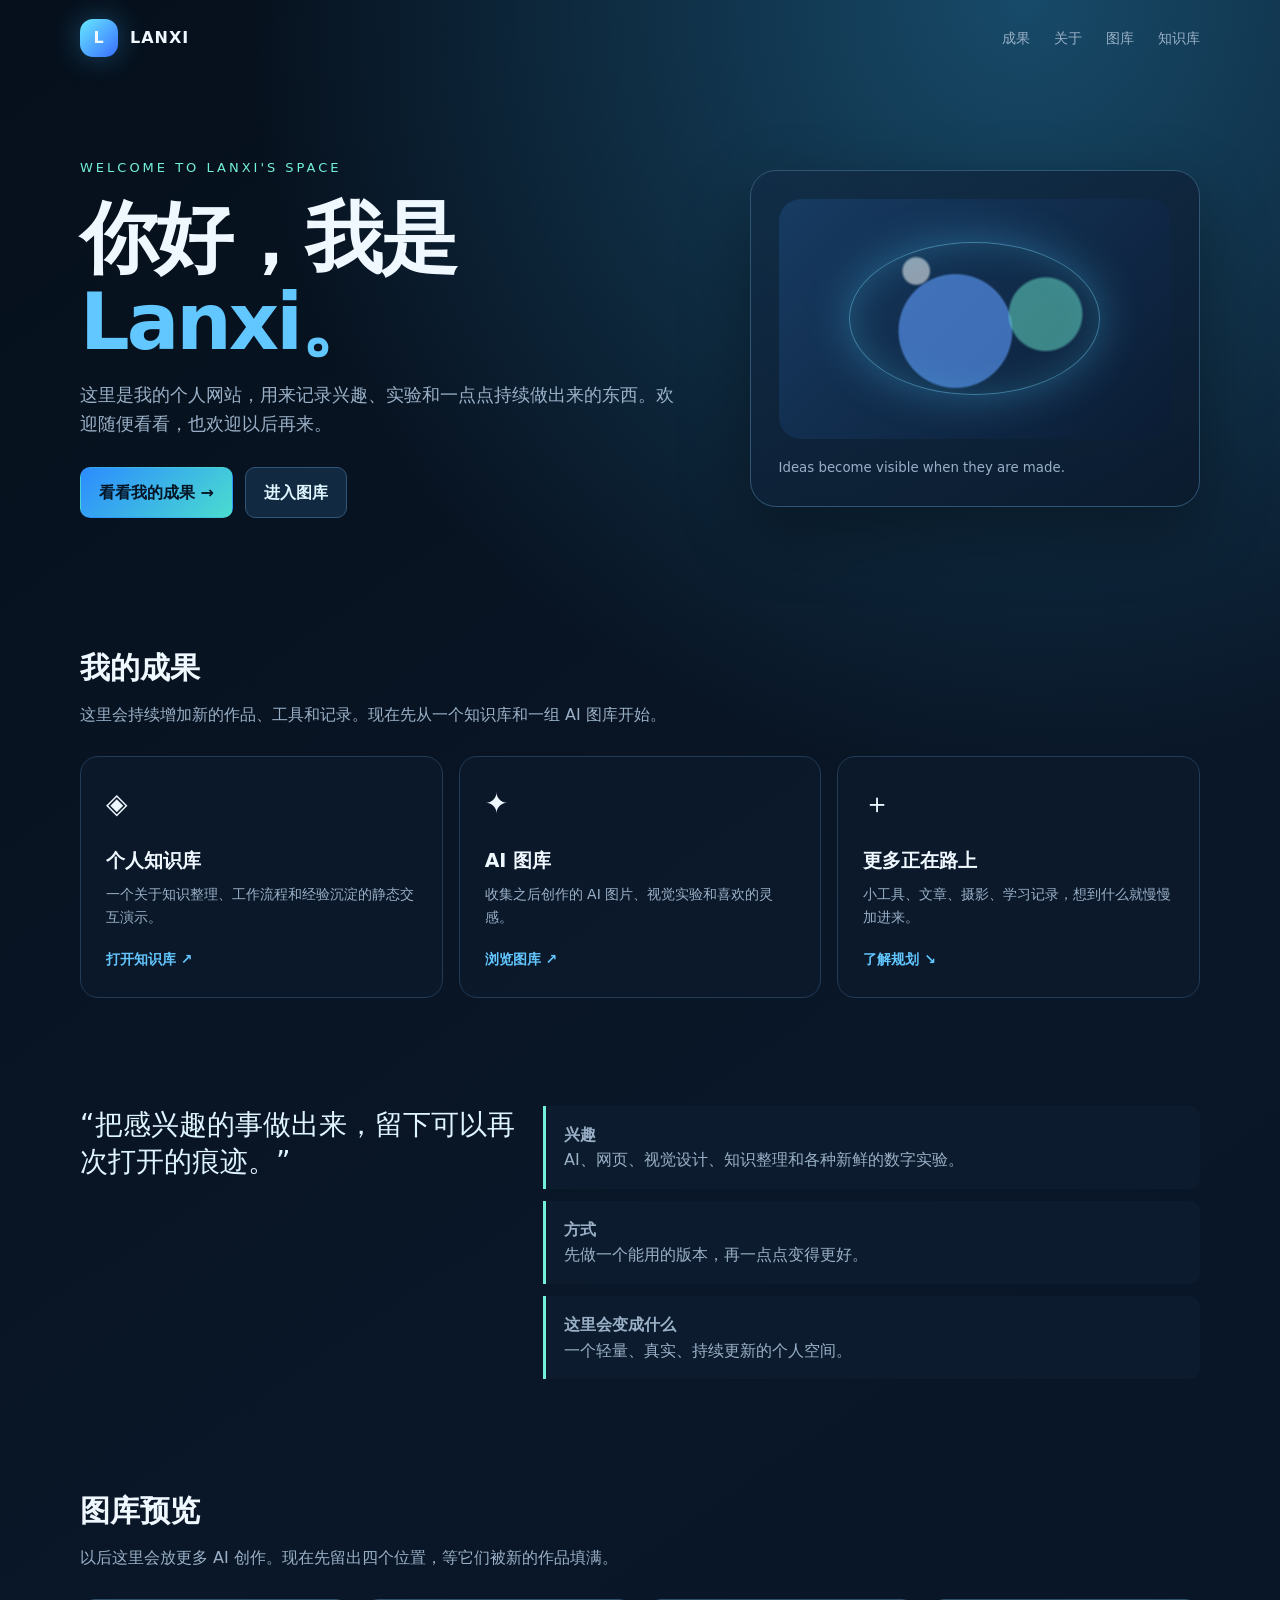
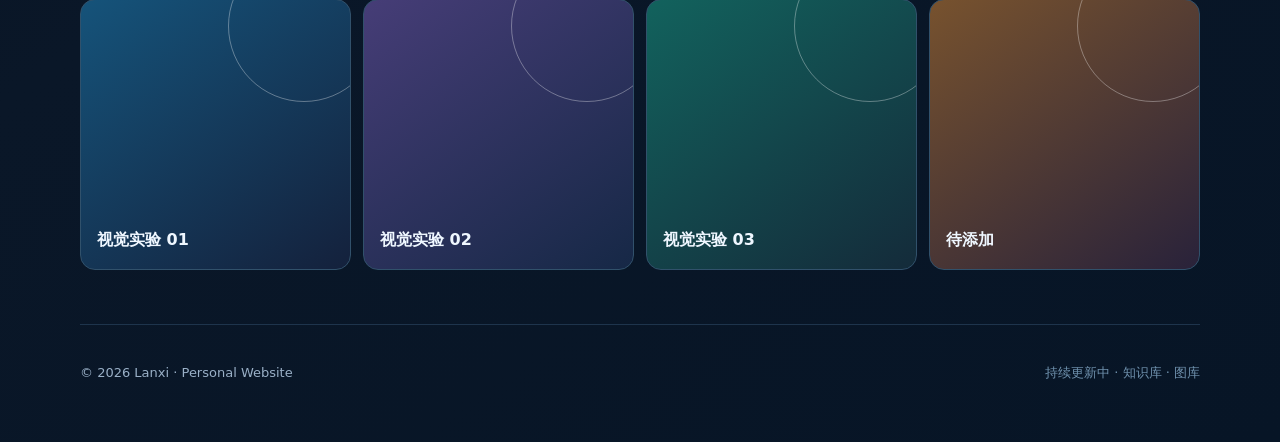
==== index.html @ 49ba6682 "Create Lanxi personal website homepage" ====
<!doctype html>
<html lang="zh-CN">
<head>
<meta charset="utf-8"><meta name="viewport" content="width=device-width,initial-scale=1">
<title>Lanxi · 个人网站</title>
<meta name="description" content="欢迎来到 Lanxi 的个人网站，记录兴趣、实验与持续产出的成果。">
<style>
:root{--bg:#07111f;--panel:#0d1d31;--line:#223b57;--text:#eff7ff;--muted:#9ab0c7;--blue:#63c7ff;--cyan:#73f0da;--gold:#ffc979}*{box-sizing:border-box}body{margin:0;color:var(--text);font-family:Inter,system-ui,-apple-system,"PingFang SC","Microsoft YaHei",sans-serif;background:radial-gradient(circle at 80% 0%,#174a69 0,transparent 34%),linear-gradient(145deg,#06101c,#0a1728 58%,#071526);line-height:1.6}a{color:inherit;text-decoration:none}.wrap{width:min(1120px,calc(100% - 40px));margin:auto}.nav{height:76px;display:flex;align-items:center;justify-content:space-between}.brand{display:flex;align-items:center;gap:12px;font-weight:800;letter-spacing:1px}.mark{width:38px;height:38px;border-radius:13px;display:grid;place-items:center;background:linear-gradient(135deg,#67e9ff,#3a6eff);box-shadow:0 0 28px #3bb9ff55}.links{display:flex;gap:24px;color:var(--muted);font-size:14px}.links a:hover{color:#fff}.hero{padding:82px 0 72px;display:grid;grid-template-columns:1.15fr .85fr;gap:60px;align-items:center}.eyebrow{color:var(--cyan);font-size:13px;letter-spacing:3px;text-transform:uppercase}.hero h1{font-size:clamp(42px,7vw,78px);line-height:1.08;letter-spacing:-3px;margin:17px 0}.hero h1 span{color:var(--blue)}.hero p{font-size:18px;color:var(--muted);max-width:620px;margin:0 0 28px}.actions{display:flex;gap:12px;flex-wrap:wrap}.btn{display:inline-flex;align-items:center;gap:8px;padding:12px 18px;border-radius:10px;border:1px solid #315579;background:#112941;color:#dff5ff;font-weight:700}.btn.primary{background:linear-gradient(135deg,#2c8cff,#4adccf);color:#061525;border-color:transparent}.btn:hover{transform:translateY(-2px)}.hero-card{border:1px solid #315574;border-radius:26px;padding:28px;background:linear-gradient(145deg,#112b45cc,#0a182bcc);box-shadow:0 25px 70px #0005}.orb{height:240px;border-radius:22px;background:radial-gradient(circle at 35% 30%,#fff8 0 4%,transparent 5%),radial-gradient(circle at 68% 48%,#71f3d677 0 12%,transparent 13%),radial-gradient(circle at 45% 55%,#5e9dff99 0 22%,transparent 23%),linear-gradient(135deg,#173b62,#0b1c34);position:relative;overflow:hidden}.orb:after{content:"";position:absolute;inset:18%;border:1px solid #75dbff77;border-radius:50%;box-shadow:0 0 45px #4dc9ff55, inset 0 0 36px #56e3ff33}.hero-card small{display:block;color:var(--muted);margin-top:18px}.section{padding:54px 0}.section h2{font-size:30px;margin:0 0 10px}.lead{color:var(--muted);max-width:680px;margin:0 0 28px}.grid{display:grid;grid-template-columns:repeat(3,1fr);gap:16px}.card{padding:25px;border:1px solid var(--line);border-radius:18px;background:#0c1b2d99;transition:.2s}.card:hover{transform:translateY(-4px);border-color:#4a8ab3}.icon{font-size:28px;margin-bottom:18px}.card h3{margin:0 0 8px;font-size:19px}.card p{margin:0;color:var(--muted);font-size:14px}.card .more{display:inline-block;margin-top:20px;color:var(--blue);font-size:14px;font-weight:700}.about{display:grid;grid-template-columns:.8fr 1.2fr;gap:25px}.quote{font-size:28px;line-height:1.35;color:#dff5ff}.list{display:grid;gap:12px}.list div{padding:16px 18px;border-left:3px solid var(--cyan);background:#0c1c2e;border-radius:0 10px 10px 0;color:var(--muted)}.gallery{display:grid;grid-template-columns:repeat(4,1fr);gap:12px}.tile{aspect-ratio:1;border-radius:15px;padding:16px;display:flex;align-items:end;background:linear-gradient(145deg,#15537a,#14213c);border:1px solid #31516b;position:relative;overflow:hidden}.tile:nth-child(2){background:linear-gradient(145deg,#463d77,#162846)}.tile:nth-child(3){background:linear-gradient(145deg,#12625d,#142b3a)}.tile:nth-child(4){background:linear-gradient(145deg,#77522e,#29223a)}.tile:before{content:"";position:absolute;width:150px;height:150px;border:1px solid #fff5;border-radius:50%;top:-50px;right:-30px}.tile b{position:relative}.footer{padding:38px 0 58px;border-top:1px solid #1e344c;color:var(--muted);font-size:13px;display:flex;justify-content:space-between;gap:20px}.note{color:#6f91ad}@media(max-width:780px){.wrap{width:min(100% - 28px,620px)}.links{gap:12px;font-size:12px}.hero{grid-template-columns:1fr;padding:55px 0 35px;gap:32px}.hero h1{letter-spacing:-2px}.hero p{font-size:16px}.grid,.about{grid-template-columns:1fr}.gallery{grid-template-columns:repeat(2,1fr)}.footer{display:block}.footer .note{margin-top:8px}}
</style></head>
<body><header class="wrap nav"><a class="brand" href="index.html"><span class="mark">L</span><span>LANXI</span></a><nav class="links"><a href="#work">成果</a><a href="#about">关于</a><a href="gallery.html">图库</a><a href="knowledge.html">知识库</a></nav></header>
<main><section class="wrap hero"><div><div class="eyebrow">Welcome to Lanxi's space</div><h1>你好，我是<br><span>Lanxi。</span></h1><p>这里是我的个人网站，用来记录兴趣、实验和一点点持续做出来的东西。欢迎随便看看，也欢迎以后再来。</p><div class="actions"><a class="btn primary" href="#work">看看我的成果 →</a><a class="btn" href="gallery.html">进入图库</a></div></div><div class="hero-card"><div class="orb"></div><small>Ideas become visible when they are made.</small></div></section>
<section id="work" class="wrap section"><h2>我的成果</h2><p class="lead">这里会持续增加新的作品、工具和记录。现在先从一个知识库和一组 AI 图库开始。</p><div class="grid"><article class="card"><div class="icon">◈</div><h3>个人知识库</h3><p>一个关于知识整理、工作流程和经验沉淀的静态交互演示。</p><a class="more" href="knowledge.html">打开知识库 ↗</a></article><article class="card"><div class="icon">✦</div><h3>AI 图库</h3><p>收集之后创作的 AI 图片、视觉实验和喜欢的灵感。</p><a class="more" href="gallery.html">浏览图库 ↗</a></article><article class="card"><div class="icon">＋</div><h3>更多正在路上</h3><p>小工具、文章、摄影、学习记录，想到什么就慢慢加进来。</p><a class="more" href="#future">了解规划 ↘</a></article></div></section>
<section id="about" class="wrap section"><div class="about"><div class="quote">“把感兴趣的事做出来，留下可以再次打开的痕迹。”</div><div class="list"><div><b>兴趣</b><br>AI、网页、视觉设计、知识整理和各种新鲜的数字实验。</div><div><b>方式</b><br>先做一个能用的版本，再一点点变得更好。</div><div><b>这里会变成什么</b><br>一个轻量、真实、持续更新的个人空间。</div></div></div></section>
<section id="future" class="wrap section"><h2>图库预览</h2><p class="lead">以后这里会放更多 AI 创作。现在先留出四个位置，等它们被新的作品填满。</p><div class="gallery"><a class="tile" href="gallery.html"><b>视觉实验 01</b></a><a class="tile" href="gallery.html"><b>视觉实验 02</b></a><a class="tile" href="gallery.html"><b>视觉实验 03</b></a><a class="tile" href="gallery.html"><b>待添加</b></a></div></section></main>
<footer class="wrap footer"><span>© 2026 Lanxi · Personal Website</span><span class="note">持续更新中 · <a href="knowledge.html">知识库</a> · <a href="gallery.html">图库</a></span></footer></body></html>
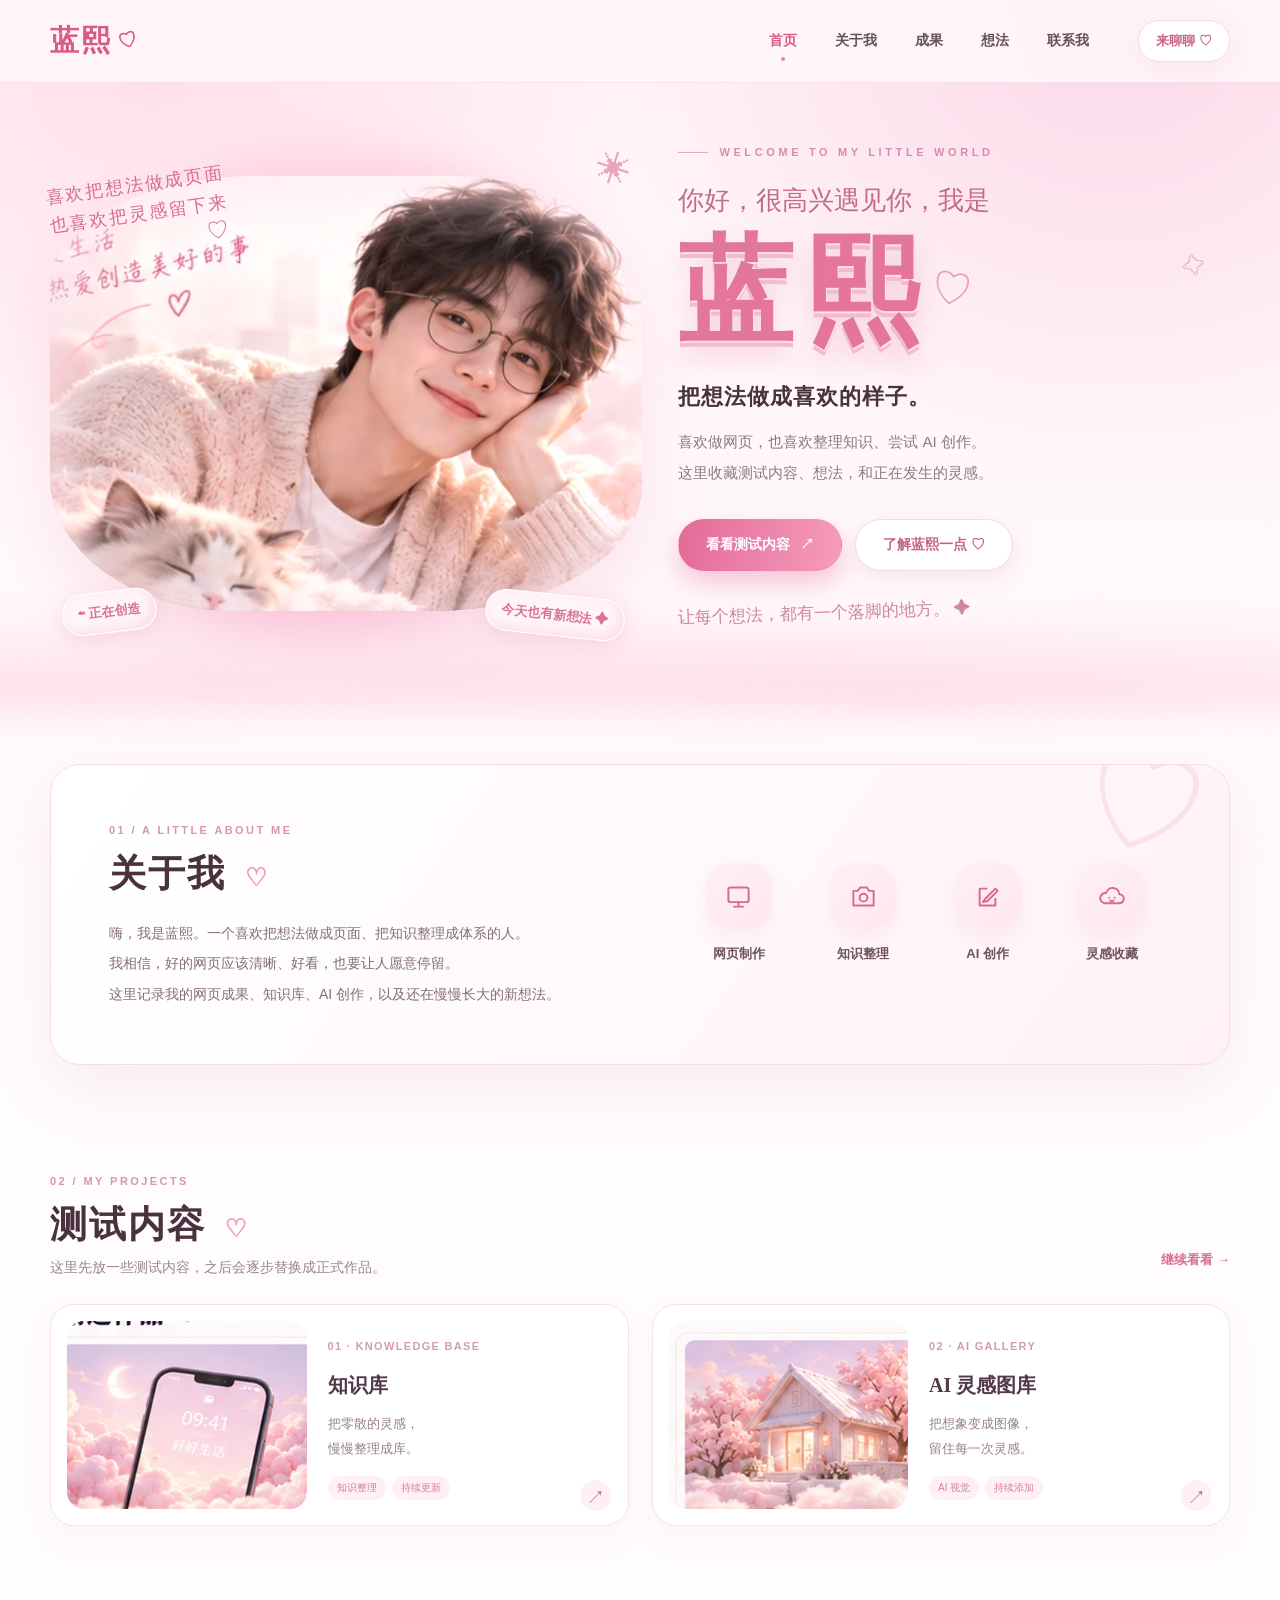
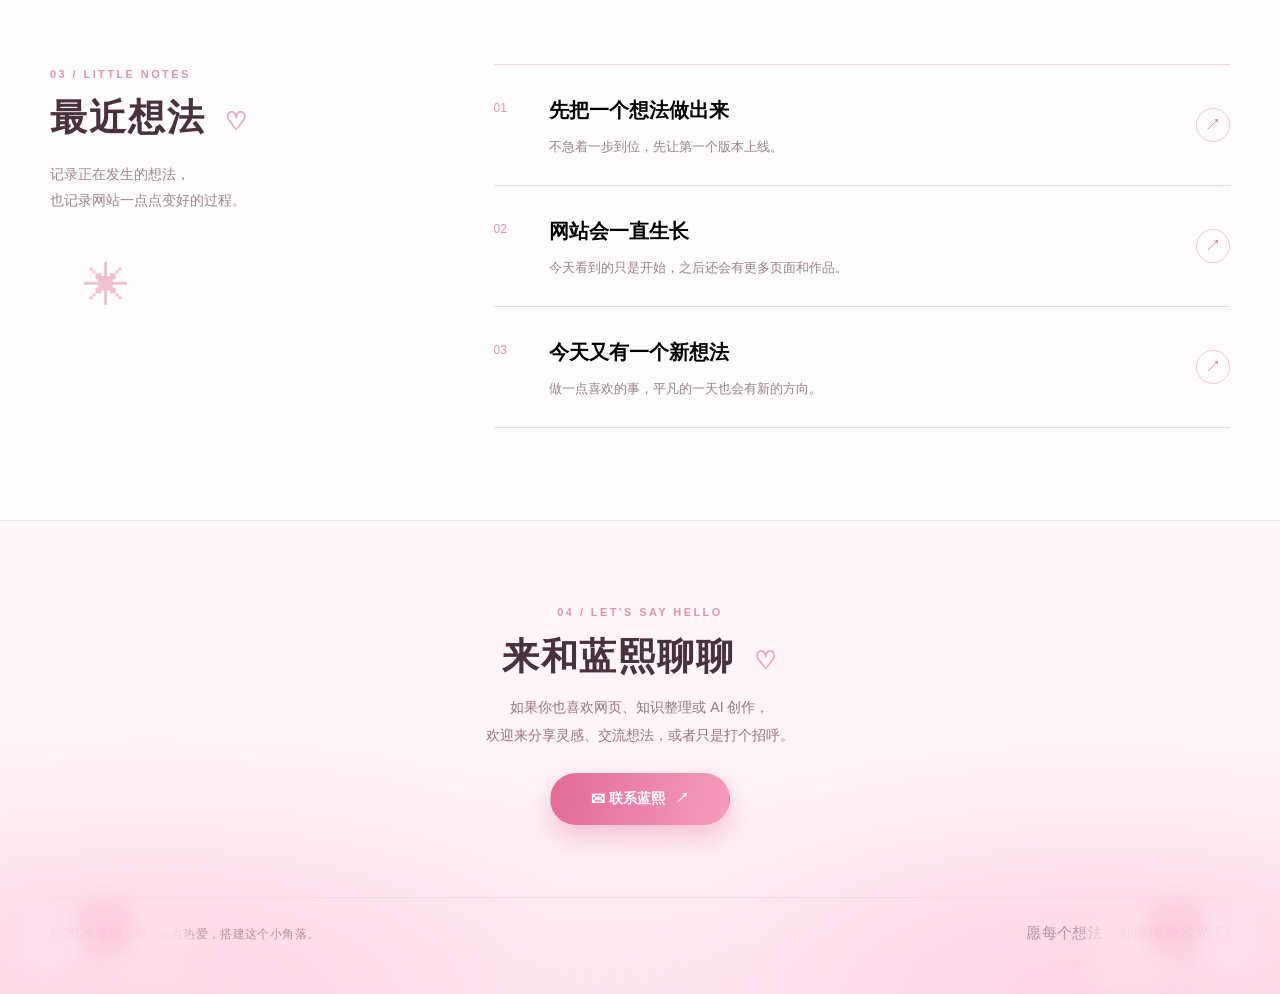
==== commit e76d3f20: "发布蓝熙粉色个人主页" ====
--- a/index.html
+++ b/index.html
@@ -1,15 +1,260 @@
 <!doctype html>
 <html lang="zh-CN">
 <head>
-<meta charset="utf-8"><meta name="viewport" content="width=device-width,initial-scale=1">
-<title>Lanxi · 个人网站</title>
-<meta name="description" content="欢迎来到 Lanxi 的个人网站，记录兴趣、实验与持续产出的成果。">
-<style>
-:root{--bg:#07111f;--panel:#0d1d31;--line:#223b57;--text:#eff7ff;--muted:#9ab0c7;--blue:#63c7ff;--cyan:#73f0da;--gold:#ffc979}*{box-sizing:border-box}body{margin:0;color:var(--text);font-family:Inter,system-ui,-apple-system,"PingFang SC","Microsoft YaHei",sans-serif;background:radial-gradient(circle at 80% 0%,#174a69 0,transparent 34%),linear-gradient(145deg,#06101c,#0a1728 58%,#071526);line-height:1.6}a{color:inherit;text-decoration:none}.wrap{width:min(1120px,calc(100% - 40px));margin:auto}.nav{height:76px;display:flex;align-items:center;justify-content:space-between}.brand{display:flex;align-items:center;gap:12px;font-weight:800;letter-spacing:1px}.mark{width:38px;height:38px;border-radius:13px;display:grid;place-items:center;background:linear-gradient(135deg,#67e9ff,#3a6eff);box-shadow:0 0 28px #3bb9ff55}.links{display:flex;gap:24px;color:var(--muted);font-size:14px}.links a:hover{color:#fff}.hero{padding:82px 0 72px;display:grid;grid-template-columns:1.15fr .85fr;gap:60px;align-items:center}.eyebrow{color:var(--cyan);font-size:13px;letter-spacing:3px;text-transform:uppercase}.hero h1{font-size:clamp(42px,7vw,78px);line-height:1.08;letter-spacing:-3px;margin:17px 0}.hero h1 span{color:var(--blue)}.hero p{font-size:18px;color:var(--muted);max-width:620px;margin:0 0 28px}.actions{display:flex;gap:12px;flex-wrap:wrap}.btn{display:inline-flex;align-items:center;gap:8px;padding:12px 18px;border-radius:10px;border:1px solid #315579;background:#112941;color:#dff5ff;font-weight:700}.btn.primary{background:linear-gradient(135deg,#2c8cff,#4adccf);color:#061525;border-color:transparent}.btn:hover{transform:translateY(-2px)}.hero-card{border:1px solid #315574;border-radius:26px;padding:28px;background:linear-gradient(145deg,#112b45cc,#0a182bcc);box-shadow:0 25px 70px #0005}.orb{height:240px;border-radius:22px;background:radial-gradient(circle at 35% 30%,#fff8 0 4%,transparent 5%),radial-gradient(circle at 68% 48%,#71f3d677 0 12%,transparent 13%),radial-gradient(circle at 45% 55%,#5e9dff99 0 22%,transparent 23%),linear-gradient(135deg,#173b62,#0b1c34);position:relative;overflow:hidden}.orb:after{content:"";position:absolute;inset:18%;border:1px solid #75dbff77;border-radius:50%;box-shadow:0 0 45px #4dc9ff55, inset 0 0 36px #56e3ff33}.hero-card small{display:block;color:var(--muted);margin-top:18px}.section{padding:54px 0}.section h2{font-size:30px;margin:0 0 10px}.lead{color:var(--muted);max-width:680px;margin:0 0 28px}.grid{display:grid;grid-template-columns:repeat(3,1fr);gap:16px}.card{padding:25px;border:1px solid var(--line);border-radius:18px;background:#0c1b2d99;transition:.2s}.card:hover{transform:translateY(-4px);border-color:#4a8ab3}.icon{font-size:28px;margin-bottom:18px}.card h3{margin:0 0 8px;font-size:19px}.card p{margin:0;color:var(--muted);font-size:14px}.card .more{display:inline-block;margin-top:20px;color:var(--blue);font-size:14px;font-weight:700}.about{display:grid;grid-template-columns:.8fr 1.2fr;gap:25px}.quote{font-size:28px;line-height:1.35;color:#dff5ff}.list{display:grid;gap:12px}.list div{padding:16px 18px;border-left:3px solid var(--cyan);background:#0c1c2e;border-radius:0 10px 10px 0;color:var(--muted)}.gallery{display:grid;grid-template-columns:repeat(4,1fr);gap:12px}.tile{aspect-ratio:1;border-radius:15px;padding:16px;display:flex;align-items:end;background:linear-gradient(145deg,#15537a,#14213c);border:1px solid #31516b;position:relative;overflow:hidden}.tile:nth-child(2){background:linear-gradient(145deg,#463d77,#162846)}.tile:nth-child(3){background:linear-gradient(145deg,#12625d,#142b3a)}.tile:nth-child(4){background:linear-gradient(145deg,#77522e,#29223a)}.tile:before{content:"";position:absolute;width:150px;height:150px;border:1px solid #fff5;border-radius:50%;top:-50px;right:-30px}.tile b{position:relative}.footer{padding:38px 0 58px;border-top:1px solid #1e344c;color:var(--muted);font-size:13px;display:flex;justify-content:space-between;gap:20px}.note{color:#6f91ad}@media(max-width:780px){.wrap{width:min(100% - 28px,620px)}.links{gap:12px;font-size:12px}.hero{grid-template-columns:1fr;padding:55px 0 35px;gap:32px}.hero h1{letter-spacing:-2px}.hero p{font-size:16px}.grid,.about{grid-template-columns:1fr}.gallery{grid-template-columns:repeat(2,1fr)}.footer{display:block}.footer .note{margin-top:8px}}
-</style></head>
-<body><header class="wrap nav"><a class="brand" href="index.html"><span class="mark">L</span><span>LANXI</span></a><nav class="links"><a href="#work">成果</a><a href="#about">关于</a><a href="gallery.html">图库</a><a href="knowledge.html">知识库</a></nav></header>
-<main><section class="wrap hero"><div><div class="eyebrow">Welcome to Lanxi's space</div><h1>你好，我是<br><span>Lanxi。</span></h1><p>这里是我的个人网站，用来记录兴趣、实验和一点点持续做出来的东西。欢迎随便看看，也欢迎以后再来。</p><div class="actions"><a class="btn primary" href="#work">看看我的成果 →</a><a class="btn" href="gallery.html">进入图库</a></div></div><div class="hero-card"><div class="orb"></div><small>Ideas become visible when they are made.</small></div></section>
-<section id="work" class="wrap section"><h2>我的成果</h2><p class="lead">这里会持续增加新的作品、工具和记录。现在先从一个知识库和一组 AI 图库开始。</p><div class="grid"><article class="card"><div class="icon">◈</div><h3>个人知识库</h3><p>一个关于知识整理、工作流程和经验沉淀的静态交互演示。</p><a class="more" href="knowledge.html">打开知识库 ↗</a></article><article class="card"><div class="icon">✦</div><h3>AI 图库</h3><p>收集之后创作的 AI 图片、视觉实验和喜欢的灵感。</p><a class="more" href="gallery.html">浏览图库 ↗</a></article><article class="card"><div class="icon">＋</div><h3>更多正在路上</h3><p>小工具、文章、摄影、学习记录，想到什么就慢慢加进来。</p><a class="more" href="#future">了解规划 ↘</a></article></div></section>
-<section id="about" class="wrap section"><div class="about"><div class="quote">“把感兴趣的事做出来，留下可以再次打开的痕迹。”</div><div class="list"><div><b>兴趣</b><br>AI、网页、视觉设计、知识整理和各种新鲜的数字实验。</div><div><b>方式</b><br>先做一个能用的版本，再一点点变得更好。</div><div><b>这里会变成什么</b><br>一个轻量、真实、持续更新的个人空间。</div></div></div></section>
-<section id="future" class="wrap section"><h2>图库预览</h2><p class="lead">以后这里会放更多 AI 创作。现在先留出四个位置，等它们被新的作品填满。</p><div class="gallery"><a class="tile" href="gallery.html"><b>视觉实验 01</b></a><a class="tile" href="gallery.html"><b>视觉实验 02</b></a><a class="tile" href="gallery.html"><b>视觉实验 03</b></a><a class="tile" href="gallery.html"><b>待添加</b></a></div></section></main>
-<footer class="wrap footer"><span>© 2026 Lanxi · Personal Website</span><span class="note">持续更新中 · <a href="knowledge.html">知识库</a> · <a href="gallery.html">图库</a></span></footer></body></html>
+  <meta charset="utf-8" />
+  <meta name="viewport" content="width=device-width, initial-scale=1" />
+  <meta name="theme-color" content="#fff5f8" />
+  <meta name="description" content="蓝熙的个人主页 — 网页、知识库、AI 创作与灵感记录。" />
+  <title>蓝熙的灵感小站 · 个人主页</title>
+  <style>
+    :root{--pink:#ed7fa2;--deep-pink:#d75b85;--ink:#49323e;--muted:#8f7886;--blush:#fff0f5;--pale:#fff8fb;--line:#f6dfe9;--white:#fff;--shadow:0 24px 65px rgba(209,125,156,.12);--round:30px}
+    *,*::before,*::after{box-sizing:border-box}
+    html{scroll-behavior:smooth;scroll-padding-top:100px}
+    body{margin:0;color:var(--ink);font:16px/1.85 -apple-system,BlinkMacSystemFont,"PingFang SC","Microsoft YaHei","Noto Sans CJK SC",sans-serif;background:#fffcfd;overflow-x:hidden}
+    body::before{content:"";position:absolute;z-index:-1;top:0;left:0;width:100%;height:1010px;background:radial-gradient(ellipse at 12% 7%,#ffe0ec 0%,transparent 32%),radial-gradient(ellipse at 87% 2%,#fbd8e8 0%,transparent 33%),linear-gradient(#fff4f8, #fffafc 76%,transparent);pointer-events:none}
+    a{text-decoration:none;color:inherit}button{font:inherit;cursor:pointer}button:focus-visible,a:focus-visible{outline:3px solid #d95c8d;outline-offset:4px}
+    ::selection{background:#ffc8df;color:#702c4e}
+    .container{width:min(1180px,calc(100% - 56px));margin-inline:auto}
+    .header{height:83px;display:flex;align-items:center;position:sticky;top:0;z-index:40;background:rgba(255,248,251,.83);backdrop-filter:blur(17px);border-bottom:1px solid rgba(240,193,209,.4)}
+    .header-inner{display:flex;align-items:center;justify-content:space-between;gap:22px}
+    .logo{display:inline-flex;gap:6px;align-items:center;font-family:"STKaiti","KaiTi",serif;font-size:29px;font-weight:700;letter-spacing:2px;color:#d75d86;white-space:nowrap}
+    .logo .tiny-heart{font-size:19px;transform:rotate(-15deg);display:inline-block}
+    .nav{display:flex;gap:38px;align-items:center;margin-left:auto;margin-right:27px}
+    .nav a{font-size:13.5px;font-weight:600;color:#64505a;position:relative;transition:color .2s;white-space:nowrap}
+    .nav a:hover,.nav a.active{color:var(--deep-pink)}
+    .nav a.active::after,.nav a:hover::after{position:absolute;content:"";height:4px;width:4px;border-radius:50%;background:var(--pink);left:calc(50% - 2px);bottom:-8px}
+    .head-pill{background:#fff;border:1px solid #f5d8e4;border-radius:999px;padding:8px 17px;color:#c96588;font-size:13px;font-weight:700;box-shadow:0 7px 23px #f1cddd55;transition:transform .2s,background .2s}
+    .head-pill:hover{transform:translateY(-2px);background:#fff0f5}
+    .menu-toggle{display:none;border:0;background:#fff3f8;width:42px;height:42px;border-radius:13px;color:#bb5e82;align-items:center;justify-content:center;font-size:24px}
+    .hero{position:relative;min-height:628px;isolation:isolate}
+    .hero::after{content:"";position:absolute;inset:auto -20vw 0;height:125px;background:radial-gradient(ellipse at 15% 100%,#ffdbe9 0%,transparent 60%),radial-gradient(ellipse at 65% 100%,#ffdae6 0%,transparent 60%);z-index:-1;filter:blur(15px)}
+    .hero-inner{display:grid;grid-template-columns:1.04fr 1fr;gap:18px;align-items:center;min-height:610px}
+    .hero-art{position:relative;height:555px;min-width:0;display:flex;align-items:center;justify-content:center}
+    .art-halo{position:absolute;width:87%;aspect-ratio:1;left:7%;top:7%;background:radial-gradient(circle at 45% 38%,#ffedf4,#ffc9de 59%,#ffecf2 74%);filter:blur(23px);border-radius:45% 55% 58% 42%/51% 44% 56% 49%}
+    .portrait-frame{width:100%;height:435px;position:relative;z-index:2;transform:translateY(5px);border-radius:35% 32% 35% 31%/25% 33% 29% 31%;overflow:hidden;box-shadow:0 30px 65px #ec9cba33;background:#fcd6e6}
+    .portrait-frame img{display:block;width:100%;height:100%;object-fit:cover;object-position:55% 45%;filter:saturate(.97) brightness(1.025)}
+    .portrait-frame::after{content:"";inset:0;position:absolute;box-shadow:inset 0 0 43px 25px #ffe7f088;border-radius:inherit;pointer-events:none}
+    .floating-note{position:absolute;z-index:4;top:60px;left:-3px;color:#d66e93;font:18px/1.6 "STKaiti","KaiTi",cursive;letter-spacing:2px;transform:rotate(-8deg)}
+    .floating-note::after{content:"♡";font-size:22px;position:absolute;bottom:-31px;right:1px}
+    .art-spark{position:absolute;right:2%;top:27px;color:#e9a5bc;font-size:35px;transform:rotate(18deg);z-index:5}
+    .little-cloud{position:absolute;z-index:4;background:#fff4f8;border:1px solid #fff;box-shadow:0 5px 20px #eda7c05e, inset -5px -4px 8px #f6c9da73;color:#d77396;font-size:13px;padding:8px 15px;border-radius:999px;font-weight:700}
+    .little-cloud.c1{left:2%;bottom:32px;transform:rotate(-7deg)}.little-cloud.c2{right:3%;bottom:29px;transform:rotate(6deg)}
+    .hero-copy{position:relative;z-index:5;padding:8px 10px 22px 18px}
+    .eyebrow{display:flex;align-items:center;gap:11px;font-size:11px;letter-spacing:.33em;font-weight:800;color:#d68cac;text-transform:uppercase;margin-bottom:20px}
+    .eyebrow::before{content:"";width:30px;height:1px;background:#e9a4bf}
+    .hero-kicker{font:clamp(19px,2vw,26px) "STKaiti","KaiTi",serif;color:#c36b8a;margin:0 0 10px}
+    h1{font-family:"STKaiti","KaiTi","Songti SC",serif;font-size:clamp(78px,9vw,116px);line-height:1.1;font-weight:900;letter-spacing:.1em;margin:0 0 25px;color:#e4769d;text-shadow:1px 2px 0 #ffe0eb,0 6px 0 #f4bad0,0 17px 26px #e67fa852}
+    h1 .heart{font:41px "STKaiti",serif;color:#e99fb9;vertical-align:26px;display:inline-block;transform:rotate(10deg);text-shadow:none}
+    .tagline{font-size:22px;font-weight:600;letter-spacing:1px;line-height:1.6;margin:0 0 13px}
+    .hero-desc{max-width:430px;font-size:15px;line-height:2.05;color:var(--muted);margin:0 0 30px}
+    .actions{display:flex;gap:13px;align-items:center;flex-wrap:wrap}
+    .btn{display:inline-flex;justify-content:center;align-items:center;gap:10px;padding:12px 27px;border-radius:999px;font-size:14px;font-weight:700;transition:transform .2s,box-shadow .2s,background .2s;border:1px solid transparent;min-height:49px}
+    .btn:hover{transform:translateY(-3px)}
+    .btn-primary{background:linear-gradient(100deg,#e36a98,#f59cbc);color:white;box-shadow:0 12px 25px #e887aa73}
+    .btn-primary:hover{box-shadow:0 17px 30px #e887aa85}
+    .btn-secondary{background:#fff;color:#c56385;border-color:#f7d8e5;box-shadow:0 6px 20px #e4b1c346}
+    .intro-sign{margin:26px 0 0;color:#cf87a1;font:17px "STKaiti","KaiTi",serif;transform:rotate(-2deg)}
+    .star-one{position:absolute;right:4%;top:110px;font-size:24px;color:#edb3c6;transform:rotate(-15deg)}
+    .section{padding:53px 0}
+    .about-panel{border:1px solid #f5dce6;box-shadow:var(--shadow);border-radius:var(--round);background:linear-gradient(125deg,#fff 6%,#fff9fc 51%,#fff1f7 100%);padding:55px 58px;position:relative;overflow:hidden;display:grid;grid-template-columns:1.04fr 1fr;gap:60px}
+    .about-panel::after{content:"♡";position:absolute;font:125px "STKaiti",serif;color:#fbe1e9;top:-45px;right:2%;transform:rotate(18deg)}
+    .section-index{font-weight:800;font-size:11px;letter-spacing:.22em;color:#d996ad;display:block;margin-bottom:7px}
+    h2{font-family:"Songti SC","STSong","Noto Serif CJK SC",serif;font-weight:700;letter-spacing:.05em;font-size:clamp(28px,3vw,37px);line-height:1.45;margin:0 0 17px}
+    h2 .miniheart{font-family:serif;color:#eba0b9;margin-left:8px;font-size:25px}
+    .about-text{font-size:14px;color:#856d7a;line-height:2.17;max-width:470px;margin:0}
+    .interest-grid{display:grid;grid-template-columns:repeat(4,minmax(0,1fr));gap:7px;align-content:center;position:relative;z-index:1}
+    .interest-item{text-align:center;font-size:13px;font-weight:600;color:#70535f}
+    .interest-icon{width:66px;height:66px;display:grid;place-items:center;margin:0 auto 13px;border-radius:24px;background:linear-gradient(135deg,#fff0f5,#ffe7f0);box-shadow:0 8px 18px #e7aabe27;color:#d66b92}
+    .interest-icon svg{width:27px;height:27px;stroke:currentColor;stroke-width:1.75;fill:none;stroke-linecap:round;stroke-linejoin:round}
+    .section-head{display:flex;align-items:end;justify-content:space-between;gap:20px;margin-bottom:23px}
+    .section-head h2{margin-bottom:3px}
+    .section-sub{margin:0;color:#9b8490;font-size:14px}
+    .view-more{color:#d57295;font-size:13px;font-weight:700;white-space:nowrap;padding-bottom:9px}
+    .view-more:hover{text-decoration:underline;text-underline-offset:5px}
+    .work-grid{display:grid;grid-template-columns:1fr 1fr;gap:23px}
+    .work-card{display:flex;align-items:center;gap:21px;text-align:left;position:relative;padding:16px;background:#fff;border:1px solid #f6e2e9;border-radius:24px;min-height:222px;box-shadow:0 13px 32px rgba(213,135,165,.07);transition:transform .25s,box-shadow .25s,border-color .25s;width:100%;color:var(--ink)}
+    .work-card:hover{transform:translateY(-5px);box-shadow:0 19px 37px #e6a8bf3d;border-color:#efbdd1}
+    .work-image{width:44%;height:188px;object-fit:cover;border-radius:17px;flex-shrink:0;background:#ffe7f1}
+    .work-info{min-width:0;flex:1;padding-right:5px}
+    .work-n{font-size:11px;font-weight:700;color:#d39cae;letter-spacing:.12em}
+    .work-info h3{font-size:20px;margin:8px 0 8px;color:#533849;font-family:"Songti SC","STSong",serif}
+    .work-info p{font-size:13px;color:#96808a;line-height:1.9;margin:0 0 14px}
+    .tags{display:flex;gap:6px;flex-wrap:wrap}
+    .tag{font-size:10px;color:#d77d9d;background:#fff0f5;border-radius:99px;padding:3px 9px;white-space:nowrap}
+    .round-arrow{position:absolute;right:17px;bottom:14px;background:#fff0f5;color:#c86d8c;display:grid;place-items:center;border-radius:50%;width:31px;height:31px;font-size:19px}
+    .notes{padding:85px 0 92px}
+    .notes-layout{display:grid;grid-template-columns:.48fr 1fr;gap:90px}
+    .notes-intro{position:relative}
+    .notes-intro::after{content:"✳";position:absolute;left:34px;top:180px;color:#f1c0d0;font-size:46px}
+    .notes-list{border-top:1px solid #ecd6df}
+    .note{display:flex;align-items:center;gap:20px;width:100%;text-align:left;border:0;border-bottom:1px solid #ecd6df;background:transparent;padding:27px 0;transition:padding .2s}
+    .note:hover{padding-left:9px}
+    .note-number{font-size:12px;color:#d895ad;min-width:35px;align-self:flex-start;padding-top:5px}
+    .note-content{flex:1}
+    .note-content h3{font-size:20px;font-family:"Songti SC","STSong",serif;margin:0 0 7px}
+    .note-content p{margin:0;color:#97818b;font-size:13px;line-height:1.7}
+    .note-arrow{width:34px;height:34px;border:1px solid #f0cad9;display:grid;place-items:center;border-radius:50%;color:#d4799b;transition:background .2s}
+    .note:hover .note-arrow{background:#ffedf3}
+    .contact{position:relative;overflow:hidden;background:radial-gradient(ellipse at 12% 100%,#ffd5e5 1%,transparent 39%),radial-gradient(ellipse at 86% 100%,#ffd3e4 1%,transparent 38%),linear-gradient(180deg,#fff8fb,#ffeff6);border-top:1px solid #f9e0e9;padding:81px 0 46px;text-align:center}
+    .contact::before,.contact::after{content:"";position:absolute;width:190px;height:120px;background:radial-gradient(circle at 25% 60%,#ffe0ed 21%,transparent 23%),radial-gradient(circle at 55% 45%,#ffccdf 24%,transparent 26%),radial-gradient(circle at 80% 65%,#ffdfeb 25%,transparent 27%);filter:blur(9px);bottom:0;opacity:.9;pointer-events:none}
+    .contact::before{left:0}.contact::after{right:0;transform:scaleX(-1)}
+    .contact h2{margin-bottom:10px}
+    .contact p{font-size:14px;color:#957480;margin:0 auto 24px;max-width:440px;line-height:2}
+    .contact .btn{min-width:180px}
+    .footer-bottom{margin-top:72px;border-top:1px solid #f1dbe4;padding-top:22px;display:flex;justify-content:space-between;gap:18px;text-align:left;color:#bb8e9f;font-size:12px;letter-spacing:.03em}
+    .footer-bottom span:last-child{font-family:"STKaiti",serif;font-size:15px}
+    dialog{border:1px solid #f4cfde;border-radius:25px;box-shadow:0 30px 100px #7f41605c;padding:0;width:min(500px,calc(100% - 28px));color:var(--ink);background:#fffbfd}
+    dialog::backdrop{background:#52344770;backdrop-filter:blur(5px)}
+    .dialog-inner{padding:36px 38px 35px;position:relative}
+    .dialog-inner h3{font-family:"Songti SC",serif;font-size:28px;line-height:1.35;margin:5px 35px 15px 0}
+    .dialog-inner p{color:#866d7b;font-size:14px;line-height:2;margin:0}
+    .dialog-close{position:absolute;right:19px;top:18px;background:#fff0f6;color:#b75b7d;border:0;width:34px;height:34px;border-radius:50%;font-size:21px}
+    .dialog-eyebrow{letter-spacing:.15em;color:#d783a3;font-size:11px;font-weight:800}
+    .fineprint{font-size:12px!important;color:#b29eaa!important;margin-top:14px!important}.wechat-wrap{display:grid;place-items:center;gap:12px;margin-top:20px;padding-top:18px;border-top:1px solid #f2dbe4}.wechat-wrap[hidden]{display:none}.wechat-qr{width:min(250px,100%);height:auto;border-radius:18px;box-shadow:0 12px 28px rgba(213,116,150,.18);background:#fff}.wechat-caption{margin:0;color:#c9829e;font-size:13px;text-align:center}
+    @media (max-width:1020px){.hero-inner{grid-template-columns:1fr 1fr;gap:7px}.hero-art{height:480px}.portrait-frame{height:375px}.floating-note{left:8px;top:55px;font-size:15px}.hero-copy{padding-left:12px}.about-panel{gap:34px;padding:43px 34px}.work-card{gap:12px}.work-image{height:175px}.work-info h3{font-size:18px}.tags .tag:last-child{display:none}.notes-layout{gap:50px}}
+    @media (max-width:760px){.container{width:min(100% - 32px,560px)}.header{height:68px}.logo{font-size:25px}.head-pill{margin-left:auto;padding:5px 13px;font-size:12px}.menu-toggle{display:flex}.nav{display:none;position:absolute;top:66px;left:0;right:0;background:#fff8fb;border-bottom:1px solid #f3d8e3;box-shadow:0 18px 24px #d7a0b127;flex-direction:column;gap:0;margin:0;padding:12px 18px 18px;align-items:stretch}.nav.open{display:flex}.nav a{padding:10px 10px;font-size:14px}.nav a.active::after,.nav a:hover::after{display:none}.hero{min-height:0}.hero-inner{grid-template-columns:1fr;gap:0;padding-top:23px;padding-bottom:45px}.hero-art{height:345px;order:1}.art-halo{width:84%;top:0%;left:8%}.portrait-frame{height:303px;width:min(100%,460px);margin:auto;transform:none}.floating-note{font-size:13px;top:22px;left:4%;z-index:5}.little-cloud{font-size:11px;padding:5px 9px}.little-cloud.c1{bottom:3px}.little-cloud.c2{bottom:0}.hero-copy{order:2;padding:20px 10px 0;text-align:center}.eyebrow{justify-content:center;margin-bottom:13px}.hero-kicker{margin-bottom:2px}.hero-copy h1{font-size:84px;margin-bottom:17px}.tagline{font-size:18px}.hero-desc{font-size:14px;margin:0 auto 25px}.actions{justify-content:center}.intro-sign{font-size:15px}.star-one{display:none}.section{padding:30px 0}.about-panel{grid-template-columns:1fr;gap:26px;padding:34px 25px}.interest-grid{gap:8px}.interest-icon{width:54px;height:54px;border-radius:18px}.interest-icon svg{width:23px}.interest-item{font-size:11px}.section-head{align-items:center}.work-grid{grid-template-columns:1fr;gap:14px}.work-card{min-height:0}.work-image{height:180px}.notes{padding:56px 0}.notes-layout{grid-template-columns:1fr;gap:24px}.notes-intro::after{display:none}.note-content h3{font-size:17px}.contact{padding-top:62px}.footer-bottom{margin-top:45px;display:block;text-align:center}.footer-bottom span{display:block;margin-top:6px}}
+    @media (max-width:405px){.head-pill{display:none}.hero-art{height:299px}.portrait-frame{height:268px}.hero-copy h1{font-size:72px}.tagline{font-size:16px}.floating-note{font-size:12px}.work-image{width:43%;height:155px}.work-card{gap:12px;padding:11px}.work-info h3{font-size:17px}.work-info p{font-size:12px}.tag{padding:2px 6px}.round-arrow{bottom:12px;right:12px}.about-panel{padding:28px 19px}.interest-icon{width:50px;height:50px}.notes-list .note-number{display:none}}
+    @media (prefers-reduced-motion:reduce){html{scroll-behavior:auto}*,*::before,*::after{transition-duration:.01ms!important;animation-duration:.01ms!important}}
+  </style>
+</head>
+<body>
+  <!-- 这是一个无需网络依赖的单文件 HTML 模板。可以直接修改下方文字与配图。 -->
+  <header class="header">
+    <div class="container header-inner">
+      <a class="logo" href="#home" aria-label="回到首页">蓝熙 <span class="tiny-heart" aria-hidden="true">♡</span></a>
+      <nav id="siteNav" class="nav" aria-label="主导航">
+        <a href="#home" class="active">首页</a><a href="#about">关于我</a><a href="#works">成果</a><a href="#notes">想法</a><a href="#contact">联系我</a>
+      </nav>
+      <a class="head-pill" href="#contact">来聊聊 ♡</a>
+      <button class="menu-toggle" aria-label="打开导航菜单" aria-controls="siteNav" aria-expanded="false" type="button">☰</button>
+    </div>
+  </header>
+
+  <main>
+    <section class="hero" id="home">
+      <div class="container hero-inner">
+        <div class="hero-art" aria-label="一组粉色光影中的个人创作空间">
+          <div class="art-halo"></div>
+          <div class="portrait-frame"><img src="[data-uri]" alt="粉色光影中的个人创作空间" /></div>
+          <div class="floating-note">喜欢把想法做成页面<br/>也喜欢把灵感留下来</div>
+          <div class="art-spark" aria-hidden="true">✳</div>
+          <div class="little-cloud c1">☁ 正在创造</div>
+          <div class="little-cloud c2">今天也有新想法 ✦</div>
+        </div>
+        <div class="hero-copy">
+          <div class="eyebrow">WELCOME TO MY LITTLE WORLD</div>
+          <p class="hero-kicker">你好，很高兴遇见你，我是</p>
+          <h1>蓝熙<span class="heart">♡</span></h1>
+          <p class="tagline">把想法做成喜欢的样子。</p>
+          <p class="hero-desc">喜欢做网页，也喜欢整理知识、尝试 AI 创作。<br/>这里收藏测试内容、想法，和正在发生的灵感。</p>
+          <div class="actions">
+            <a href="#works" class="btn btn-primary">看看测试内容 <span aria-hidden="true">↗</span></a>
+            <a href="#about" class="btn btn-secondary">了解蓝熙一点 ♡</a>
+          </div>
+          <p class="intro-sign">让每个想法，都有一个落脚的地方。 ✦</p>
+          <div class="star-one">✧</div>
+        </div>
+      </div>
+    </section>
+
+    <section class="section container" id="about">
+      <div class="about-panel">
+        <div>
+          <span class="section-index">01 / A LITTLE ABOUT ME</span>
+          <h2>关于我 <span class="miniheart">♡</span></h2>
+          <p class="about-text">嗨，我是蓝熙。一个喜欢把想法做成页面、把知识整理成体系的人。<br>我相信，好的网页应该清晰、好看，也要让人愿意停留。<br>这里记录我的网页成果、知识库、AI 创作，以及还在慢慢长大的新想法。</p>
+        </div>
+        <div class="interest-grid" aria-label="兴趣方向">
+          <div class="interest-item"><div class="interest-icon"><svg viewBox="0 0 24 24"><rect x="3" y="4" width="18" height="13" rx="2"/><path d="M8 21h8M12 17v4"/></svg></div>网页制作</div>
+          <div class="interest-item"><div class="interest-icon"><svg viewBox="0 0 24 24"><path d="M3 7h4l2-3h6l2 3h4v13H3z"/><circle cx="12" cy="13" r="3.5"/></svg></div>知识整理</div>
+          <div class="interest-item"><div class="interest-icon"><svg viewBox="0 0 24 24"><path d="M11 5H5v15h14v-6M10 14l9-9 2 2-9 9-4 1z"/></svg></div>AI 创作</div>
+          <div class="interest-item"><div class="interest-icon"><svg viewBox="0 0 24 24"><path d="M5 18h13a4 4 0 0 0 .1-8A6 6 0 0 0 6.3 9 4.5 4.5 0 0 0 5 18z"/><path d="M9 13h.01M14 13h.01M10 15.5c1 1 2 1 3 0"/></svg></div>灵感收藏</div>
+        </div>
+      </div>
+    </section>
+
+    <section class="section container" id="works">
+      <div class="section-head">
+        <div><span class="section-index">02 / MY PROJECTS</span><h2>测试内容 <span class="miniheart">♡</span></h2><p class="section-sub">这里先放一些测试内容，之后会逐步替换成正式作品。</p></div>
+        <a href="#notes" class="view-more">继续看看 →</a>
+      </div>
+      <div class="work-grid">
+        <button class="work-card" type="button" data-url="knowledge.html" data-title="知识库" data-detail="这里先放一个测试内容卡片，之后可以继续补充真实项目和页面。">
+          <img class="work-image" src="[data-uri]" alt="知识库的粉色视觉封面" />
+          <div class="work-info"><span class="work-n">01 · KNOWLEDGE BASE</span><h3>知识库</h3><p>把零散的灵感，<br/>慢慢整理成库。</p><div class="tags"><span class="tag">知识整理</span><span class="tag">持续更新</span></div></div><span class="round-arrow" aria-hidden="true">↗</span>
+        </button>
+        <button class="work-card" type="button" data-title="AI 灵感图库" data-detail="记录 AI 生成的图片、视觉实验和还没有完成的想法，之后会慢慢补充更多作品。">
+          <img class="work-image" src="[data-uri]" alt="AI 创作与灵感收藏的粉色视觉封面" />
+          <div class="work-info"><span class="work-n">02 · AI GALLERY</span><h3>AI 灵感图库</h3><p>把想象变成图像，<br/>留住每一次灵感。</p><div class="tags"><span class="tag">AI 视觉</span><span class="tag">持续添加</span></div></div><span class="round-arrow" aria-hidden="true">↗</span>
+        </button>
+      </div>
+    </section>
+
+    <section class="notes" id="notes">
+      <div class="container notes-layout">
+        <div class="notes-intro"><span class="section-index">03 / LITTLE NOTES</span><h2>最近想法 <span class="miniheart">♡</span></h2><p class="section-sub">记录正在发生的想法，<br/>也记录网站一点点变好的过程。</p></div>
+        <div class="notes-list">
+          <button class="note" type="button" data-title="先把一个想法做出来" data-detail="很多想法只有真正做出来，才会知道它还能走多远。先完成，再慢慢打磨。"><span class="note-number">01</span><span class="note-content"><h3>先把一个想法做出来</h3><p>不急着一步到位，先让第一个版本上线。</p></span><span class="note-arrow" aria-hidden="true">↗</span></button>
+          <button class="note" type="button" data-title="网站会一直生长" data-detail="给页面留出空间，也给新内容留出位置。知识库、AI 图库和新的实验都会在这里慢慢出现。"><span class="note-number">02</span><span class="note-content"><h3>网站会一直生长</h3><p>今天看到的只是开始，之后还会有更多页面和作品。</p></span><span class="note-arrow" aria-hidden="true">↗</span></button>
+          <button class="note" type="button" data-title="今天又有一个新想法" data-detail="把喜欢的内容放到网上，让它被看见，也让下一次创作有迹可循。"><span class="note-number">03</span><span class="note-content"><h3>今天又有一个新想法</h3><p>做一点喜欢的事，平凡的一天也会有新的方向。</p></span><span class="note-arrow" aria-hidden="true">↗</span></button>
+        </div>
+      </div>
+    </section>
+
+    <section class="contact" id="contact">
+      <div class="container">
+        <span class="section-index">04 / LET'S SAY HELLO</span>
+        <h2>来和蓝熙聊聊 <span class="miniheart">♡</span></h2>
+        <p>如果你也喜欢网页、知识整理或 AI 创作，<br/>欢迎来分享灵感、交流想法，或者只是打个招呼。</p>
+        <button class="btn btn-primary" id="contactButton" type="button">✉ 联系蓝熙 <span aria-hidden="true">↗</span></button>
+        <div class="footer-bottom"><span>© <span id="year">2026</span> 蓝熙 · 用一点点热爱，搭建这个小角落。</span><span>愿每个想法，都能慢慢发光 ♡</span></div>
+      </div>
+    </section>
+  </main>
+
+  <dialog id="infoDialog" aria-labelledby="dialogTitle">
+    <div class="dialog-inner">
+      <button class="dialog-close" id="dialogClose" aria-label="关闭" type="button">×</button>
+      <span class="dialog-eyebrow" id="dialogEyebrow">A LITTLE MORE</span>
+      <h3 id="dialogTitle">关于这个成果</h3>
+      <p id="dialogText"></p>
+      <p id="dialogFineprint" class="fineprint"></p><div class="wechat-wrap" id="wechatWrap" hidden><img class="wechat-qr" src="assets/wechat-qr-pink.png" alt="蓝熙的微信二维码" /><p class="wechat-caption">扫码添加蓝熙微信</p></div>
+    </div>
+  </dialog>
+  <script>
+    // 如需启用邮箱按钮，请填入你的真实邮箱，如：const CONTACT_EMAIL = 'me@example.com';
+    const CONTACT_EMAIL = '';
+    const nav=document.getElementById('siteNav');
+    const menu=document.querySelector('.menu-toggle');
+    const dialog=document.getElementById('infoDialog');
+    const title=document.getElementById('dialogTitle');
+    const text=document.getElementById('dialogText');
+    const eyebrow=document.getElementById('dialogEyebrow');
+    const fineprint=document.getElementById('dialogFineprint');
+    const wechatWrap=document.getElementById('wechatWrap');
+    document.getElementById('year').textContent=new Date().getFullYear();
+    menu.addEventListener('click',()=>{const open=nav.classList.toggle('open');menu.setAttribute('aria-expanded',String(open));menu.textContent=open?'×':'☰'});
+    nav.querySelectorAll('a').forEach(link=>link.addEventListener('click',()=>{nav.classList.remove('open');menu.setAttribute('aria-expanded','false');menu.textContent='☰';nav.querySelectorAll('a').forEach(x=>x.classList.remove('active'));link.classList.add('active')}));
+    document.querySelectorAll('[data-title]').forEach(btn=>btn.addEventListener('click',()=>{if(btn.dataset.url){window.open(btn.dataset.url,'_blank','noopener');return}wechatWrap.hidden=true;title.textContent=btn.dataset.title;text.textContent=btn.dataset.detail;eyebrow.textContent='MORE TO EXPLORE';fineprint.textContent='这是蓝熙个人网站里的一个测试内容卡片，点击后可以继续查看相关介绍。';dialog.showModal()}));
+    document.getElementById('contactButton').addEventListener('click',()=>{
+      wechatWrap.hidden=false;
+      if(CONTACT_EMAIL){window.location.href='mailto:'+CONTACT_EMAIL+'?subject='+encodeURIComponent('你好，蓝熙！');return}
+      title.textContent='来和蓝熙交换灵感 ♡';text.textContent='如果你也喜欢网页、知识整理或 AI 创作，欢迎扫码加我。';eyebrow.textContent='GET IN TOUCH';fineprint.textContent='很高兴在这里遇见你，欢迎来聊聊最近的新想法。';dialog.showModal();
+    });
+    document.getElementById('dialogClose').addEventListener('click',()=>{wechatWrap.hidden=true;dialog.close()});
+    dialog.addEventListener('click',e=>{if(e.target===dialog)dialog.close()});
+    if('IntersectionObserver' in window){
+      const sections=[...document.querySelectorAll('main section[id]')];
+      const observer=new IntersectionObserver(entries=>{entries.forEach(entry=>{if(entry.isIntersecting){let id=entry.target.id;nav.querySelectorAll('a').forEach(a=>a.classList.toggle('active',a.getAttribute('href')==='#'+id))}})},{rootMargin:'-25% 0px -55% 0px',threshold:0});
+      sections.forEach(s=>observer.observe(s));
+    }
+  </script>
+</body>
+</html>
+
+
+
+
+
+
+
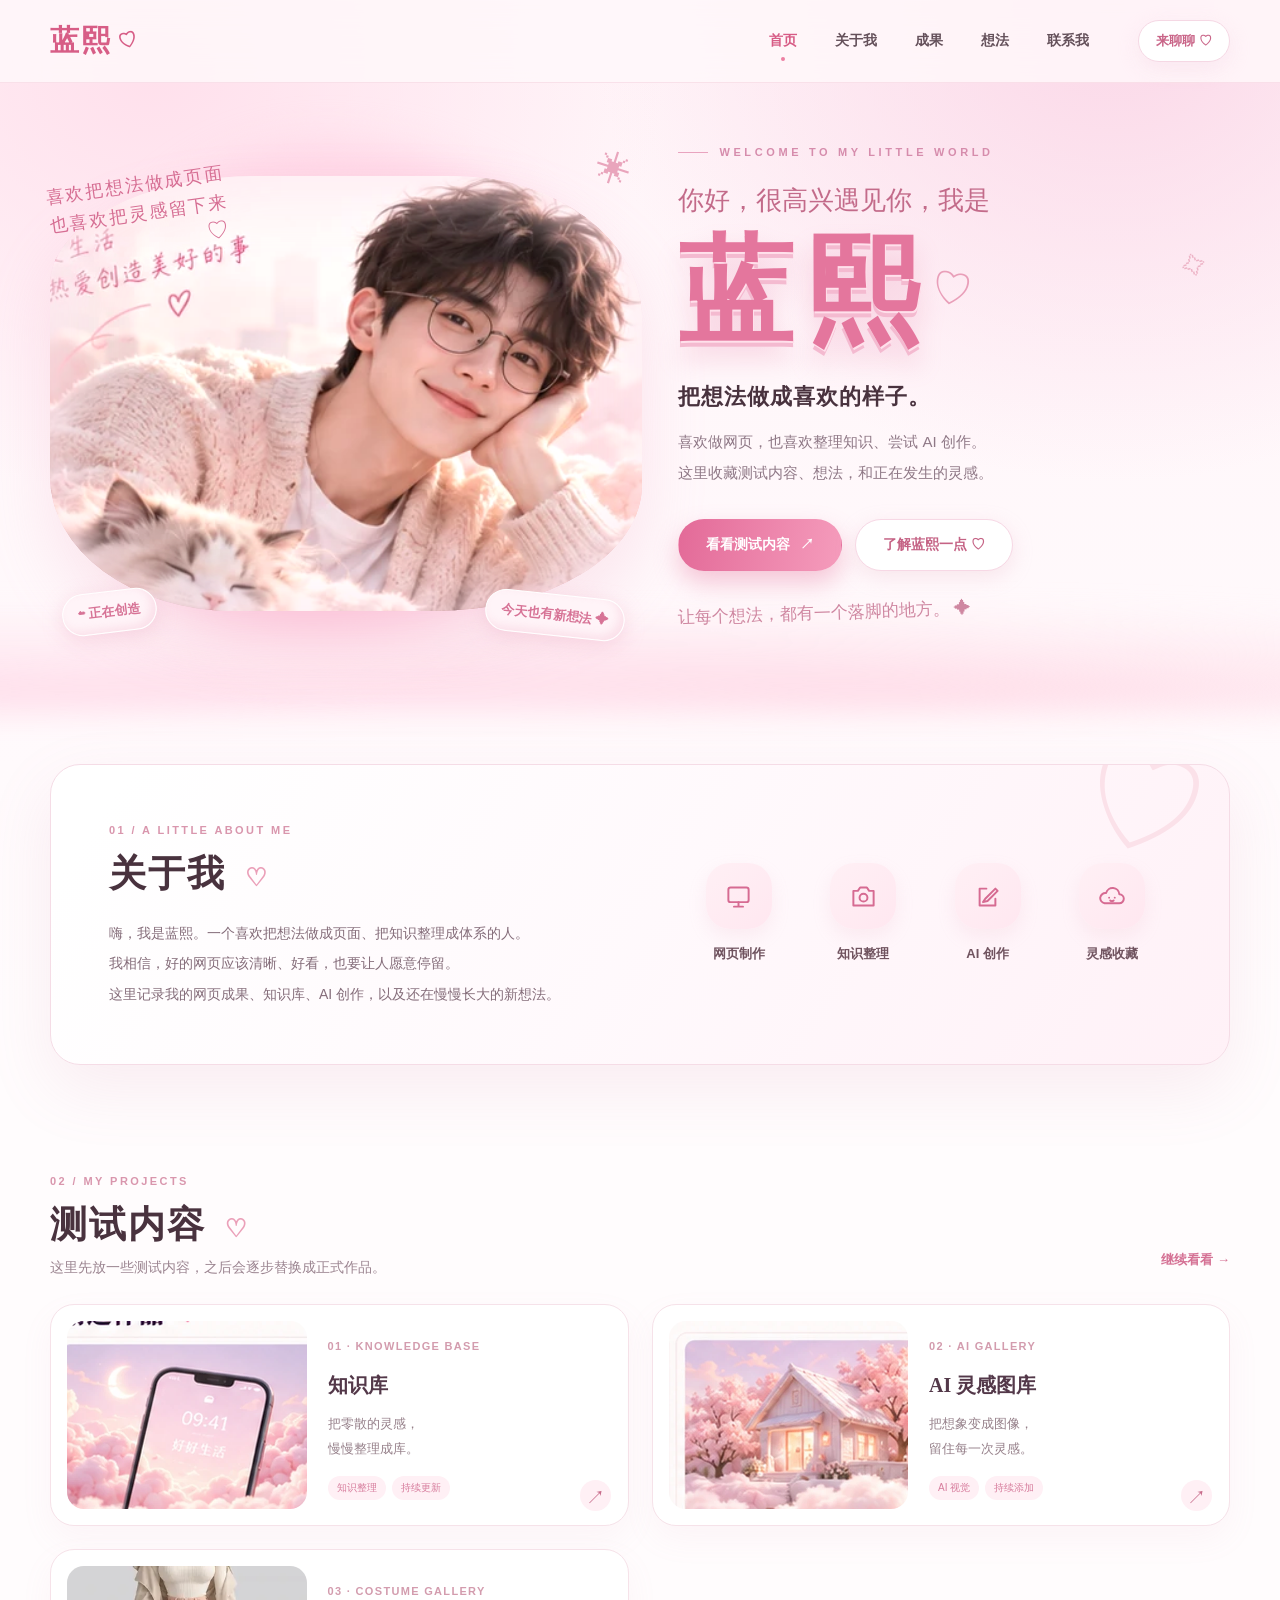
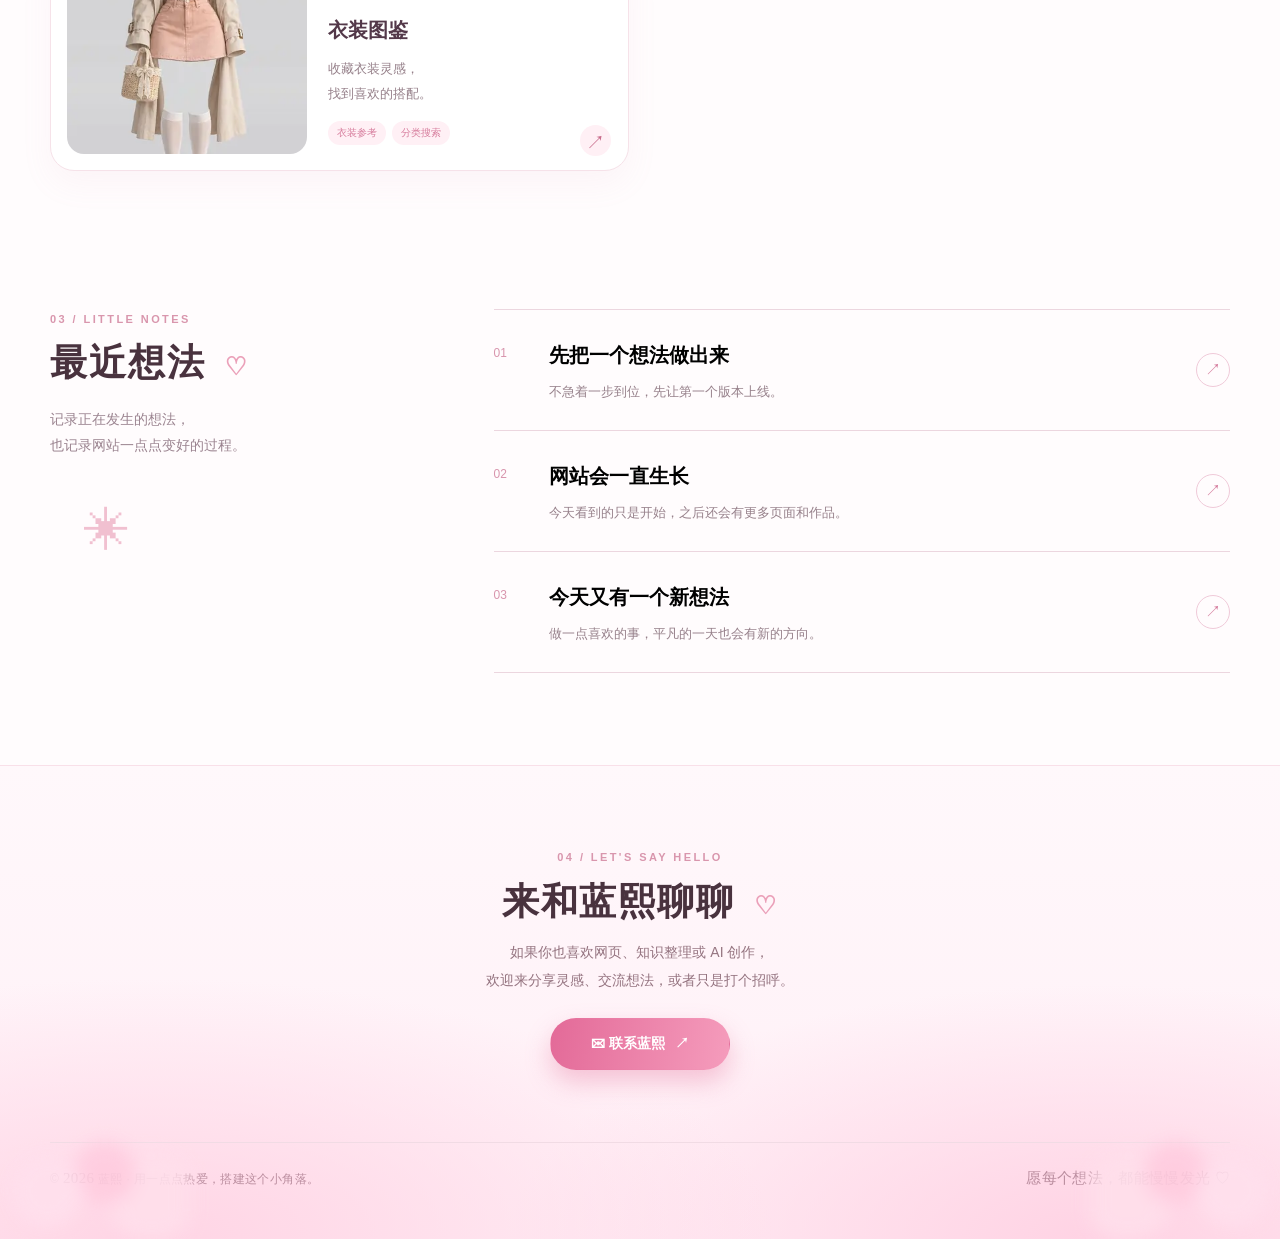
==== commit 60a64f53: "Add costume gallery to homepage" ====
--- a/index.html
+++ b/index.html
@@ -187,6 +187,10 @@
           <img class="work-image" src="[data-uri]" alt="AI 创作与灵感收藏的粉色视觉封面" />
           <div class="work-info"><span class="work-n">02 · AI GALLERY</span><h3>AI 灵感图库</h3><p>把想象变成图像，<br/>留住每一次灵感。</p><div class="tags"><span class="tag">AI 视觉</span><span class="tag">持续添加</span></div></div><span class="round-arrow" aria-hidden="true">↗</span>
         </button>
+        <button class="work-card" type="button" data-url="costume.html" data-title="衣装图鉴" data-detail="浏览不同风格的衣装参考图片。">
+          <img class="work-image" src="[data-uri]" alt="衣装图鉴参考图片" />
+          <div class="work-info"><span class="work-n">03 · COSTUME GALLERY</span><h3>衣装图鉴</h3><p>收藏衣装灵感，<br/>找到喜欢的搭配。</p><div class="tags"><span class="tag">衣装参考</span><span class="tag">分类搜索</span></div></div><span class="round-arrow" aria-hidden="true">↗</span>
+        </button>
       </div>
     </section>
 
@@ -218,7 +222,7 @@
       <span class="dialog-eyebrow" id="dialogEyebrow">A LITTLE MORE</span>
       <h3 id="dialogTitle">关于这个成果</h3>
       <p id="dialogText"></p>
-      <p id="dialogFineprint" class="fineprint"></p><div class="wechat-wrap" id="wechatWrap" hidden><img class="wechat-qr" src="assets/wechat-qr-pink.png" alt="蓝熙的微信二维码" /><p class="wechat-caption">扫码添加蓝熙微信</p></div>
+      <p id="dialogFineprint" class="fineprint"></p><div class="wechat-wrap" id="wechatWrap" hidden><img class="wechat-qr" src="assets/wechat-qr-pink-small.png" alt="蓝熙的微信二维码" /><p class="wechat-caption">扫码添加蓝熙微信</p></div>
     </div>
   </dialog>
   <script>
@@ -258,3 +262,4 @@
 
 
 
+
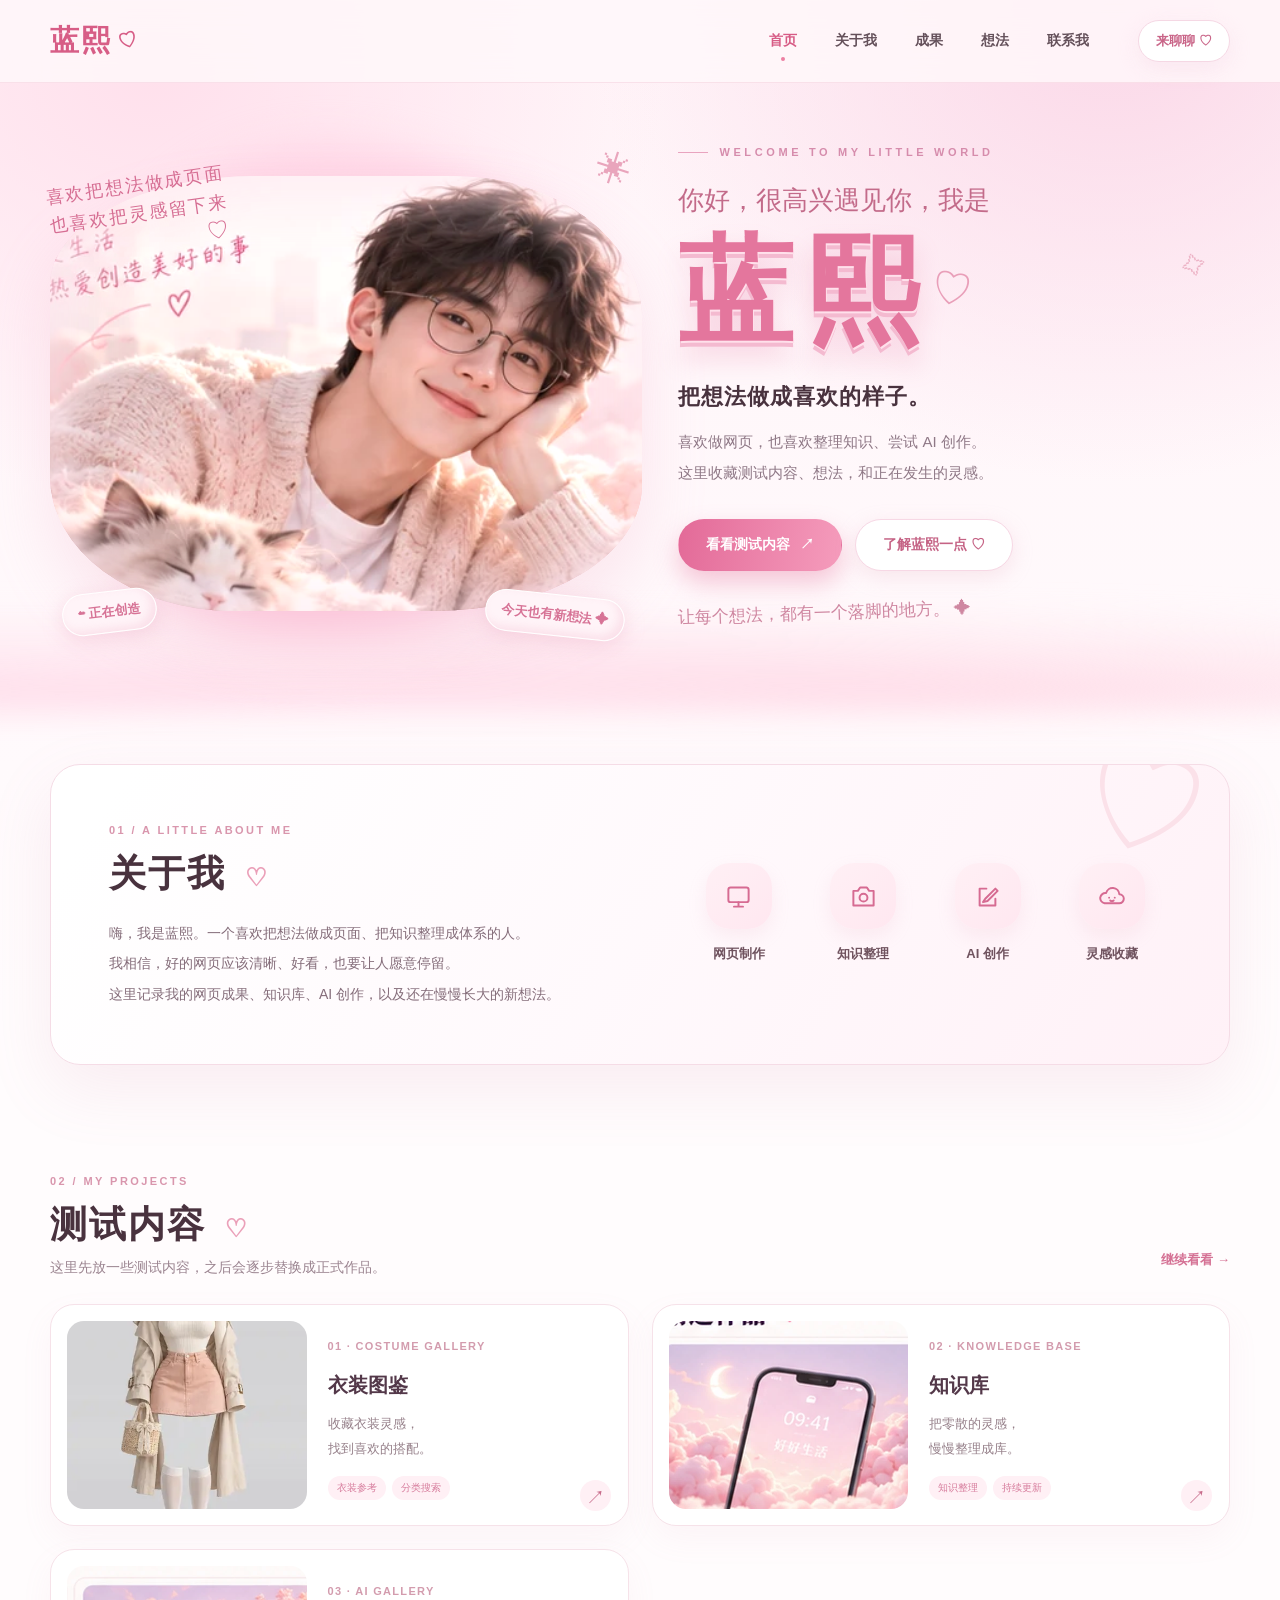
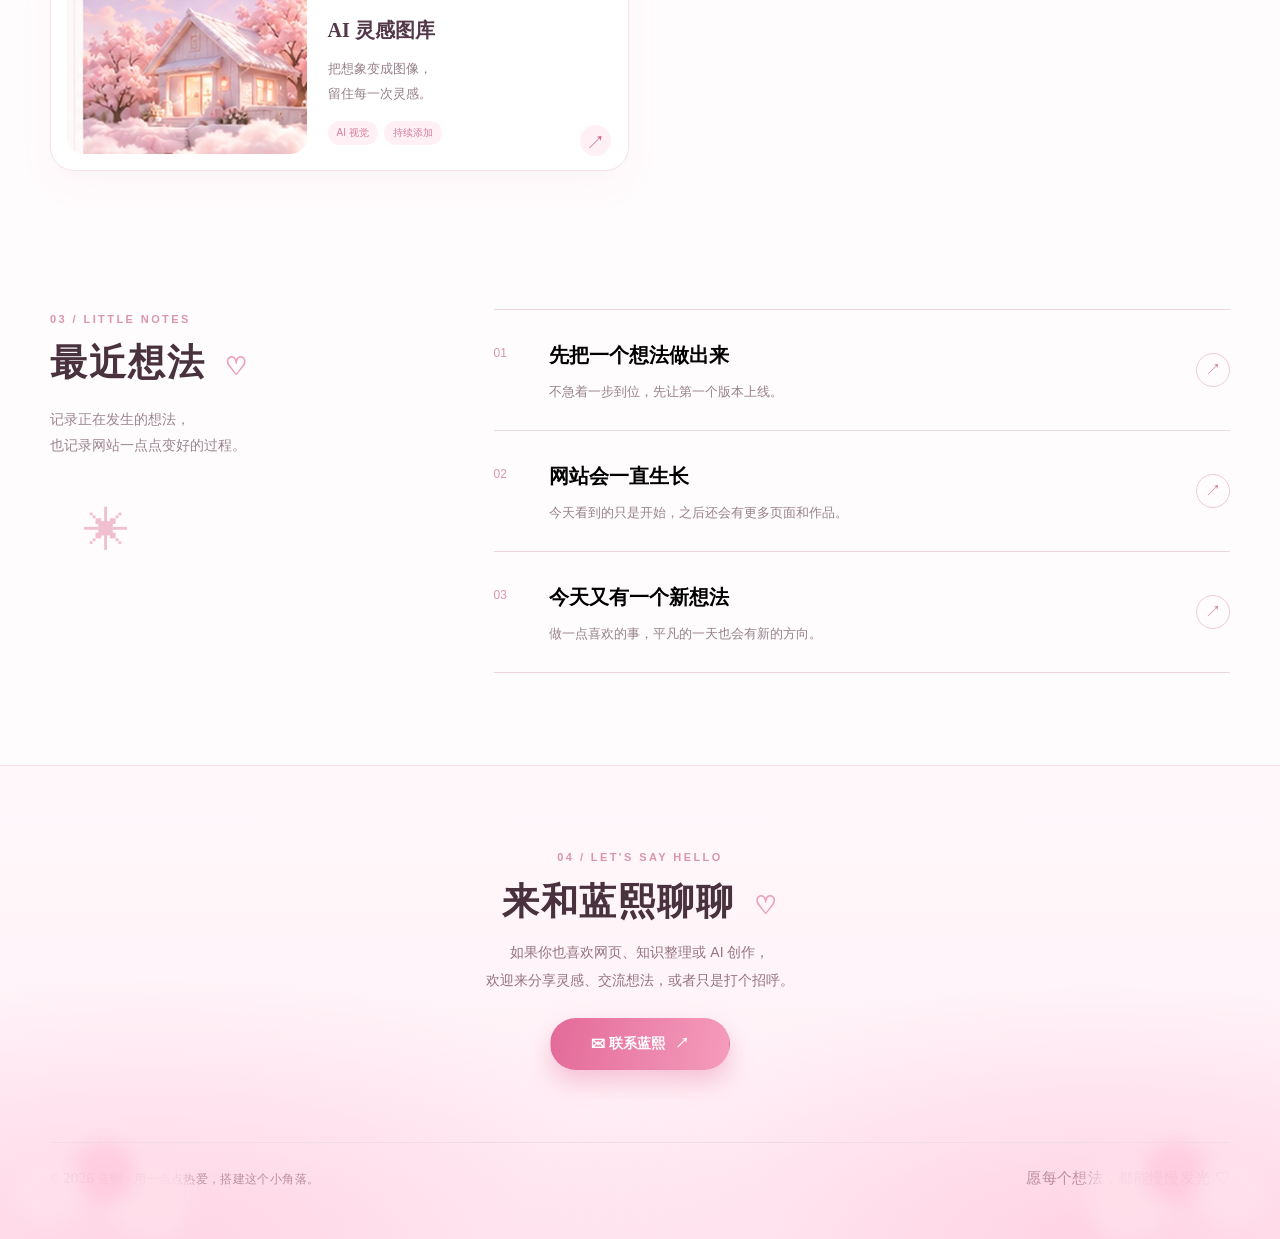
==== commit 05fe3ed9: "Reorder homepage project cards" ====
--- a/index.html
+++ b/index.html
@@ -179,17 +179,17 @@
         <a href="#notes" class="view-more">继续看看 →</a>
       </div>
       <div class="work-grid">
+        <button class="work-card" type="button" data-url="costume.html" data-title="衣装图鉴" data-detail="浏览不同风格的衣装参考图片。">
+          <img class="work-image" src="[data-uri]" alt="衣装图鉴参考图片" />
+          <div class="work-info"><span class="work-n">01 · COSTUME GALLERY</span><h3>衣装图鉴</h3><p>收藏衣装灵感，<br/>找到喜欢的搭配。</p><div class="tags"><span class="tag">衣装参考</span><span class="tag">分类搜索</span></div></div><span class="round-arrow" aria-hidden="true">↗</span>
+        </button>
         <button class="work-card" type="button" data-url="knowledge.html" data-title="知识库" data-detail="这里先放一个测试内容卡片，之后可以继续补充真实项目和页面。">
           <img class="work-image" src="[data-uri]" alt="知识库的粉色视觉封面" />
-          <div class="work-info"><span class="work-n">01 · KNOWLEDGE BASE</span><h3>知识库</h3><p>把零散的灵感，<br/>慢慢整理成库。</p><div class="tags"><span class="tag">知识整理</span><span class="tag">持续更新</span></div></div><span class="round-arrow" aria-hidden="true">↗</span>
+          <div class="work-info"><span class="work-n">02 · KNOWLEDGE BASE</span><h3>知识库</h3><p>把零散的灵感，<br/>慢慢整理成库。</p><div class="tags"><span class="tag">知识整理</span><span class="tag">持续更新</span></div></div><span class="round-arrow" aria-hidden="true">↗</span>
         </button>
         <button class="work-card" type="button" data-title="AI 灵感图库" data-detail="记录 AI 生成的图片、视觉实验和还没有完成的想法，之后会慢慢补充更多作品。">
           <img class="work-image" src="[data-uri]" alt="AI 创作与灵感收藏的粉色视觉封面" />
-          <div class="work-info"><span class="work-n">02 · AI GALLERY</span><h3>AI 灵感图库</h3><p>把想象变成图像，<br/>留住每一次灵感。</p><div class="tags"><span class="tag">AI 视觉</span><span class="tag">持续添加</span></div></div><span class="round-arrow" aria-hidden="true">↗</span>
-        </button>
-        <button class="work-card" type="button" data-url="costume.html" data-title="衣装图鉴" data-detail="浏览不同风格的衣装参考图片。">
-          <img class="work-image" src="[data-uri]" alt="衣装图鉴参考图片" />
-          <div class="work-info"><span class="work-n">03 · COSTUME GALLERY</span><h3>衣装图鉴</h3><p>收藏衣装灵感，<br/>找到喜欢的搭配。</p><div class="tags"><span class="tag">衣装参考</span><span class="tag">分类搜索</span></div></div><span class="round-arrow" aria-hidden="true">↗</span>
+          <div class="work-info"><span class="work-n">03 · AI GALLERY</span><h3>AI 灵感图库</h3><p>把想象变成图像，<br/>留住每一次灵感。</p><div class="tags"><span class="tag">AI 视觉</span><span class="tag">持续添加</span></div></div><span class="round-arrow" aria-hidden="true">↗</span>
         </button>
       </div>
     </section>
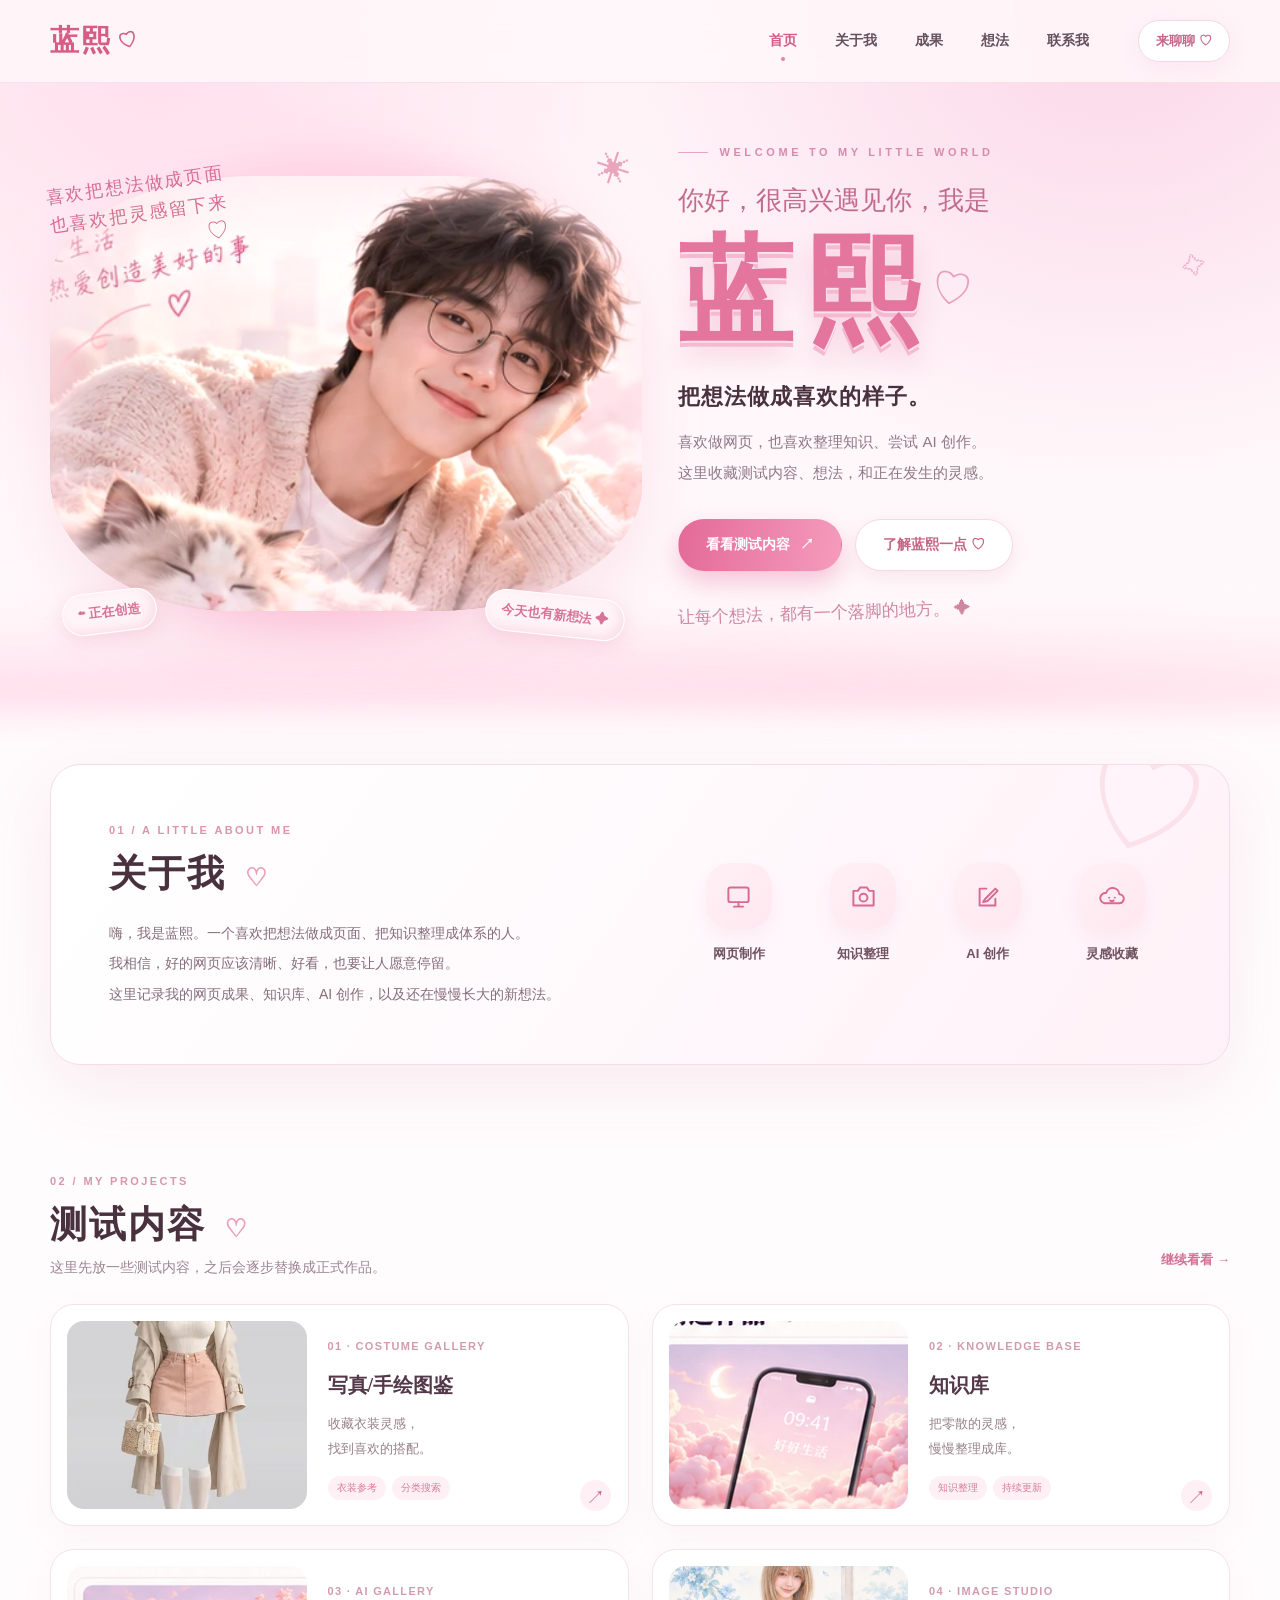
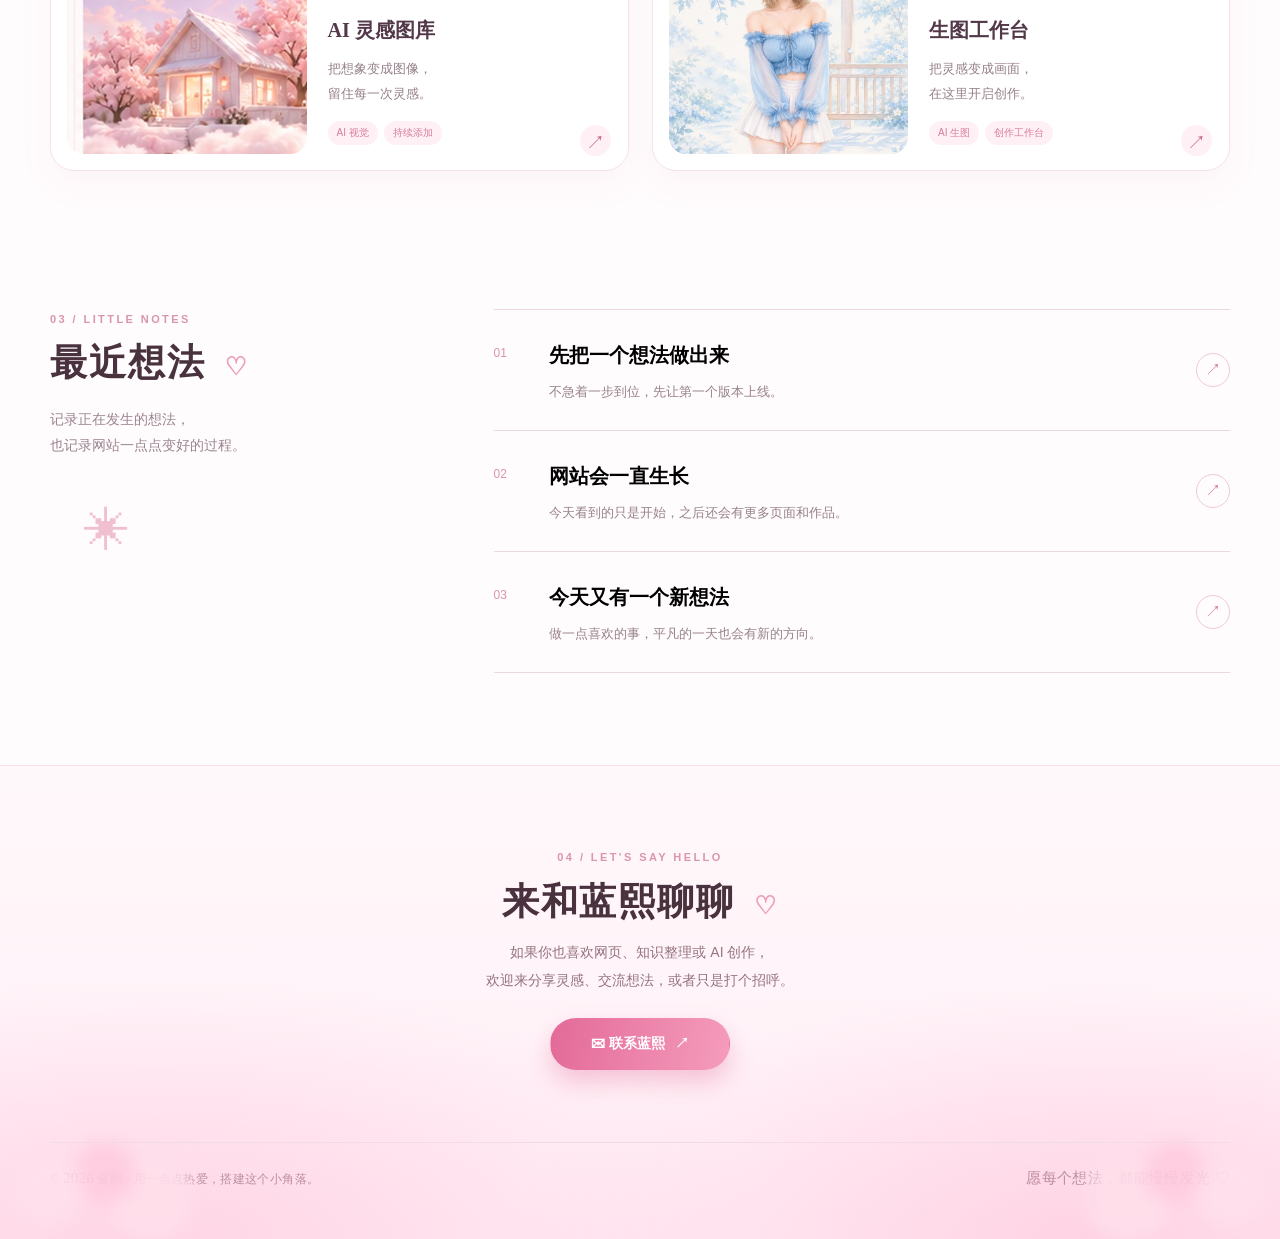
==== commit d2306fbc: "主页新增生图工作台入口" ====
--- a/index.html
+++ b/index.html
@@ -1,259 +1,263 @@
-<!doctype html>
-<html lang="zh-CN">
-<head>
-  <meta charset="utf-8" />
-  <meta name="viewport" content="width=device-width, initial-scale=1" />
-  <meta name="theme-color" content="#fff5f8" />
-  <meta name="description" content="蓝熙的个人主页 — 网页、知识库、AI 创作与灵感记录。" />
-  <title>蓝熙的灵感小站 · 个人主页</title>
-  <style>
-    :root{--pink:#ed7fa2;--deep-pink:#d75b85;--ink:#49323e;--muted:#8f7886;--blush:#fff0f5;--pale:#fff8fb;--line:#f6dfe9;--white:#fff;--shadow:0 24px 65px rgba(209,125,156,.12);--round:30px}
-    *,*::before,*::after{box-sizing:border-box}
-    html{scroll-behavior:smooth;scroll-padding-top:100px}
-    body{margin:0;color:var(--ink);font:16px/1.85 -apple-system,BlinkMacSystemFont,"PingFang SC","Microsoft YaHei","Noto Sans CJK SC",sans-serif;background:#fffcfd;overflow-x:hidden}
-    body::before{content:"";position:absolute;z-index:-1;top:0;left:0;width:100%;height:1010px;background:radial-gradient(ellipse at 12% 7%,#ffe0ec 0%,transparent 32%),radial-gradient(ellipse at 87% 2%,#fbd8e8 0%,transparent 33%),linear-gradient(#fff4f8, #fffafc 76%,transparent);pointer-events:none}
-    a{text-decoration:none;color:inherit}button{font:inherit;cursor:pointer}button:focus-visible,a:focus-visible{outline:3px solid #d95c8d;outline-offset:4px}
-    ::selection{background:#ffc8df;color:#702c4e}
-    .container{width:min(1180px,calc(100% - 56px));margin-inline:auto}
-    .header{height:83px;display:flex;align-items:center;position:sticky;top:0;z-index:40;background:rgba(255,248,251,.83);backdrop-filter:blur(17px);border-bottom:1px solid rgba(240,193,209,.4)}
-    .header-inner{display:flex;align-items:center;justify-content:space-between;gap:22px}
-    .logo{display:inline-flex;gap:6px;align-items:center;font-family:"STKaiti","KaiTi",serif;font-size:29px;font-weight:700;letter-spacing:2px;color:#d75d86;white-space:nowrap}
-    .logo .tiny-heart{font-size:19px;transform:rotate(-15deg);display:inline-block}
-    .nav{display:flex;gap:38px;align-items:center;margin-left:auto;margin-right:27px}
-    .nav a{font-size:13.5px;font-weight:600;color:#64505a;position:relative;transition:color .2s;white-space:nowrap}
-    .nav a:hover,.nav a.active{color:var(--deep-pink)}
-    .nav a.active::after,.nav a:hover::after{position:absolute;content:"";height:4px;width:4px;border-radius:50%;background:var(--pink);left:calc(50% - 2px);bottom:-8px}
-    .head-pill{background:#fff;border:1px solid #f5d8e4;border-radius:999px;padding:8px 17px;color:#c96588;font-size:13px;font-weight:700;box-shadow:0 7px 23px #f1cddd55;transition:transform .2s,background .2s}
-    .head-pill:hover{transform:translateY(-2px);background:#fff0f5}
-    .menu-toggle{display:none;border:0;background:#fff3f8;width:42px;height:42px;border-radius:13px;color:#bb5e82;align-items:center;justify-content:center;font-size:24px}
-    .hero{position:relative;min-height:628px;isolation:isolate}
-    .hero::after{content:"";position:absolute;inset:auto -20vw 0;height:125px;background:radial-gradient(ellipse at 15% 100%,#ffdbe9 0%,transparent 60%),radial-gradient(ellipse at 65% 100%,#ffdae6 0%,transparent 60%);z-index:-1;filter:blur(15px)}
-    .hero-inner{display:grid;grid-template-columns:1.04fr 1fr;gap:18px;align-items:center;min-height:610px}
-    .hero-art{position:relative;height:555px;min-width:0;display:flex;align-items:center;justify-content:center}
-    .art-halo{position:absolute;width:87%;aspect-ratio:1;left:7%;top:7%;background:radial-gradient(circle at 45% 38%,#ffedf4,#ffc9de 59%,#ffecf2 74%);filter:blur(23px);border-radius:45% 55% 58% 42%/51% 44% 56% 49%}
-    .portrait-frame{width:100%;height:435px;position:relative;z-index:2;transform:translateY(5px);border-radius:35% 32% 35% 31%/25% 33% 29% 31%;overflow:hidden;box-shadow:0 30px 65px #ec9cba33;background:#fcd6e6}
-    .portrait-frame img{display:block;width:100%;height:100%;object-fit:cover;object-position:55% 45%;filter:saturate(.97) brightness(1.025)}
-    .portrait-frame::after{content:"";inset:0;position:absolute;box-shadow:inset 0 0 43px 25px #ffe7f088;border-radius:inherit;pointer-events:none}
-    .floating-note{position:absolute;z-index:4;top:60px;left:-3px;color:#d66e93;font:18px/1.6 "STKaiti","KaiTi",cursive;letter-spacing:2px;transform:rotate(-8deg)}
-    .floating-note::after{content:"♡";font-size:22px;position:absolute;bottom:-31px;right:1px}
-    .art-spark{position:absolute;right:2%;top:27px;color:#e9a5bc;font-size:35px;transform:rotate(18deg);z-index:5}
-    .little-cloud{position:absolute;z-index:4;background:#fff4f8;border:1px solid #fff;box-shadow:0 5px 20px #eda7c05e, inset -5px -4px 8px #f6c9da73;color:#d77396;font-size:13px;padding:8px 15px;border-radius:999px;font-weight:700}
-    .little-cloud.c1{left:2%;bottom:32px;transform:rotate(-7deg)}.little-cloud.c2{right:3%;bottom:29px;transform:rotate(6deg)}
-    .hero-copy{position:relative;z-index:5;padding:8px 10px 22px 18px}
-    .eyebrow{display:flex;align-items:center;gap:11px;font-size:11px;letter-spacing:.33em;font-weight:800;color:#d68cac;text-transform:uppercase;margin-bottom:20px}
-    .eyebrow::before{content:"";width:30px;height:1px;background:#e9a4bf}
-    .hero-kicker{font:clamp(19px,2vw,26px) "STKaiti","KaiTi",serif;color:#c36b8a;margin:0 0 10px}
-    h1{font-family:"STKaiti","KaiTi","Songti SC",serif;font-size:clamp(78px,9vw,116px);line-height:1.1;font-weight:900;letter-spacing:.1em;margin:0 0 25px;color:#e4769d;text-shadow:1px 2px 0 #ffe0eb,0 6px 0 #f4bad0,0 17px 26px #e67fa852}
-    h1 .heart{font:41px "STKaiti",serif;color:#e99fb9;vertical-align:26px;display:inline-block;transform:rotate(10deg);text-shadow:none}
-    .tagline{font-size:22px;font-weight:600;letter-spacing:1px;line-height:1.6;margin:0 0 13px}
-    .hero-desc{max-width:430px;font-size:15px;line-height:2.05;color:var(--muted);margin:0 0 30px}
-    .actions{display:flex;gap:13px;align-items:center;flex-wrap:wrap}
-    .btn{display:inline-flex;justify-content:center;align-items:center;gap:10px;padding:12px 27px;border-radius:999px;font-size:14px;font-weight:700;transition:transform .2s,box-shadow .2s,background .2s;border:1px solid transparent;min-height:49px}
-    .btn:hover{transform:translateY(-3px)}
-    .btn-primary{background:linear-gradient(100deg,#e36a98,#f59cbc);color:white;box-shadow:0 12px 25px #e887aa73}
-    .btn-primary:hover{box-shadow:0 17px 30px #e887aa85}
-    .btn-secondary{background:#fff;color:#c56385;border-color:#f7d8e5;box-shadow:0 6px 20px #e4b1c346}
-    .intro-sign{margin:26px 0 0;color:#cf87a1;font:17px "STKaiti","KaiTi",serif;transform:rotate(-2deg)}
-    .star-one{position:absolute;right:4%;top:110px;font-size:24px;color:#edb3c6;transform:rotate(-15deg)}
-    .section{padding:53px 0}
-    .about-panel{border:1px solid #f5dce6;box-shadow:var(--shadow);border-radius:var(--round);background:linear-gradient(125deg,#fff 6%,#fff9fc 51%,#fff1f7 100%);padding:55px 58px;position:relative;overflow:hidden;display:grid;grid-template-columns:1.04fr 1fr;gap:60px}
-    .about-panel::after{content:"♡";position:absolute;font:125px "STKaiti",serif;color:#fbe1e9;top:-45px;right:2%;transform:rotate(18deg)}
-    .section-index{font-weight:800;font-size:11px;letter-spacing:.22em;color:#d996ad;display:block;margin-bottom:7px}
-    h2{font-family:"Songti SC","STSong","Noto Serif CJK SC",serif;font-weight:700;letter-spacing:.05em;font-size:clamp(28px,3vw,37px);line-height:1.45;margin:0 0 17px}
-    h2 .miniheart{font-family:serif;color:#eba0b9;margin-left:8px;font-size:25px}
-    .about-text{font-size:14px;color:#856d7a;line-height:2.17;max-width:470px;margin:0}
-    .interest-grid{display:grid;grid-template-columns:repeat(4,minmax(0,1fr));gap:7px;align-content:center;position:relative;z-index:1}
-    .interest-item{text-align:center;font-size:13px;font-weight:600;color:#70535f}
-    .interest-icon{width:66px;height:66px;display:grid;place-items:center;margin:0 auto 13px;border-radius:24px;background:linear-gradient(135deg,#fff0f5,#ffe7f0);box-shadow:0 8px 18px #e7aabe27;color:#d66b92}
-    .interest-icon svg{width:27px;height:27px;stroke:currentColor;stroke-width:1.75;fill:none;stroke-linecap:round;stroke-linejoin:round}
-    .section-head{display:flex;align-items:end;justify-content:space-between;gap:20px;margin-bottom:23px}
-    .section-head h2{margin-bottom:3px}
-    .section-sub{margin:0;color:#9b8490;font-size:14px}
-    .view-more{color:#d57295;font-size:13px;font-weight:700;white-space:nowrap;padding-bottom:9px}
-    .view-more:hover{text-decoration:underline;text-underline-offset:5px}
-    .work-grid{display:grid;grid-template-columns:1fr 1fr;gap:23px}
-    .work-card{display:flex;align-items:center;gap:21px;text-align:left;position:relative;padding:16px;background:#fff;border:1px solid #f6e2e9;border-radius:24px;min-height:222px;box-shadow:0 13px 32px rgba(213,135,165,.07);transition:transform .25s,box-shadow .25s,border-color .25s;width:100%;color:var(--ink)}
-    .work-card:hover{transform:translateY(-5px);box-shadow:0 19px 37px #e6a8bf3d;border-color:#efbdd1}
-    .work-image{width:44%;height:188px;object-fit:cover;border-radius:17px;flex-shrink:0;background:#ffe7f1}
-    .work-info{min-width:0;flex:1;padding-right:5px}
-    .work-n{font-size:11px;font-weight:700;color:#d39cae;letter-spacing:.12em}
-    .work-info h3{font-size:20px;margin:8px 0 8px;color:#533849;font-family:"Songti SC","STSong",serif}
-    .work-info p{font-size:13px;color:#96808a;line-height:1.9;margin:0 0 14px}
-    .tags{display:flex;gap:6px;flex-wrap:wrap}
-    .tag{font-size:10px;color:#d77d9d;background:#fff0f5;border-radius:99px;padding:3px 9px;white-space:nowrap}
-    .round-arrow{position:absolute;right:17px;bottom:14px;background:#fff0f5;color:#c86d8c;display:grid;place-items:center;border-radius:50%;width:31px;height:31px;font-size:19px}
-    .notes{padding:85px 0 92px}
-    .notes-layout{display:grid;grid-template-columns:.48fr 1fr;gap:90px}
-    .notes-intro{position:relative}
-    .notes-intro::after{content:"✳";position:absolute;left:34px;top:180px;color:#f1c0d0;font-size:46px}
-    .notes-list{border-top:1px solid #ecd6df}
-    .note{display:flex;align-items:center;gap:20px;width:100%;text-align:left;border:0;border-bottom:1px solid #ecd6df;background:transparent;padding:27px 0;transition:padding .2s}
-    .note:hover{padding-left:9px}
-    .note-number{font-size:12px;color:#d895ad;min-width:35px;align-self:flex-start;padding-top:5px}
-    .note-content{flex:1}
-    .note-content h3{font-size:20px;font-family:"Songti SC","STSong",serif;margin:0 0 7px}
-    .note-content p{margin:0;color:#97818b;font-size:13px;line-height:1.7}
-    .note-arrow{width:34px;height:34px;border:1px solid #f0cad9;display:grid;place-items:center;border-radius:50%;color:#d4799b;transition:background .2s}
-    .note:hover .note-arrow{background:#ffedf3}
-    .contact{position:relative;overflow:hidden;background:radial-gradient(ellipse at 12% 100%,#ffd5e5 1%,transparent 39%),radial-gradient(ellipse at 86% 100%,#ffd3e4 1%,transparent 38%),linear-gradient(180deg,#fff8fb,#ffeff6);border-top:1px solid #f9e0e9;padding:81px 0 46px;text-align:center}
-    .contact::before,.contact::after{content:"";position:absolute;width:190px;height:120px;background:radial-gradient(circle at 25% 60%,#ffe0ed 21%,transparent 23%),radial-gradient(circle at 55% 45%,#ffccdf 24%,transparent 26%),radial-gradient(circle at 80% 65%,#ffdfeb 25%,transparent 27%);filter:blur(9px);bottom:0;opacity:.9;pointer-events:none}
-    .contact::before{left:0}.contact::after{right:0;transform:scaleX(-1)}
-    .contact h2{margin-bottom:10px}
-    .contact p{font-size:14px;color:#957480;margin:0 auto 24px;max-width:440px;line-height:2}
-    .contact .btn{min-width:180px}
-    .footer-bottom{margin-top:72px;border-top:1px solid #f1dbe4;padding-top:22px;display:flex;justify-content:space-between;gap:18px;text-align:left;color:#bb8e9f;font-size:12px;letter-spacing:.03em}
-    .footer-bottom span:last-child{font-family:"STKaiti",serif;font-size:15px}
-    dialog{border:1px solid #f4cfde;border-radius:25px;box-shadow:0 30px 100px #7f41605c;padding:0;width:min(500px,calc(100% - 28px));color:var(--ink);background:#fffbfd}
-    dialog::backdrop{background:#52344770;backdrop-filter:blur(5px)}
-    .dialog-inner{padding:36px 38px 35px;position:relative}
-    .dialog-inner h3{font-family:"Songti SC",serif;font-size:28px;line-height:1.35;margin:5px 35px 15px 0}
-    .dialog-inner p{color:#866d7b;font-size:14px;line-height:2;margin:0}
-    .dialog-close{position:absolute;right:19px;top:18px;background:#fff0f6;color:#b75b7d;border:0;width:34px;height:34px;border-radius:50%;font-size:21px}
-    .dialog-eyebrow{letter-spacing:.15em;color:#d783a3;font-size:11px;font-weight:800}
-    .fineprint{font-size:12px!important;color:#b29eaa!important;margin-top:14px!important}.wechat-wrap{display:grid;place-items:center;gap:12px;margin-top:20px;padding-top:18px;border-top:1px solid #f2dbe4}.wechat-wrap[hidden]{display:none}.wechat-qr{width:min(250px,100%);height:auto;border-radius:18px;box-shadow:0 12px 28px rgba(213,116,150,.18);background:#fff}.wechat-caption{margin:0;color:#c9829e;font-size:13px;text-align:center}
-    @media (max-width:1020px){.hero-inner{grid-template-columns:1fr 1fr;gap:7px}.hero-art{height:480px}.portrait-frame{height:375px}.floating-note{left:8px;top:55px;font-size:15px}.hero-copy{padding-left:12px}.about-panel{gap:34px;padding:43px 34px}.work-card{gap:12px}.work-image{height:175px}.work-info h3{font-size:18px}.tags .tag:last-child{display:none}.notes-layout{gap:50px}}
-    @media (max-width:760px){.container{width:min(100% - 32px,560px)}.header{height:68px}.logo{font-size:25px}.head-pill{margin-left:auto;padding:5px 13px;font-size:12px}.menu-toggle{display:flex}.nav{display:none;position:absolute;top:66px;left:0;right:0;background:#fff8fb;border-bottom:1px solid #f3d8e3;box-shadow:0 18px 24px #d7a0b127;flex-direction:column;gap:0;margin:0;padding:12px 18px 18px;align-items:stretch}.nav.open{display:flex}.nav a{padding:10px 10px;font-size:14px}.nav a.active::after,.nav a:hover::after{display:none}.hero{min-height:0}.hero-inner{grid-template-columns:1fr;gap:0;padding-top:23px;padding-bottom:45px}.hero-art{height:345px;order:1}.art-halo{width:84%;top:0%;left:8%}.portrait-frame{height:303px;width:min(100%,460px);margin:auto;transform:none}.floating-note{font-size:13px;top:22px;left:4%;z-index:5}.little-cloud{font-size:11px;padding:5px 9px}.little-cloud.c1{bottom:3px}.little-cloud.c2{bottom:0}.hero-copy{order:2;padding:20px 10px 0;text-align:center}.eyebrow{justify-content:center;margin-bottom:13px}.hero-kicker{margin-bottom:2px}.hero-copy h1{font-size:84px;margin-bottom:17px}.tagline{font-size:18px}.hero-desc{font-size:14px;margin:0 auto 25px}.actions{justify-content:center}.intro-sign{font-size:15px}.star-one{display:none}.section{padding:30px 0}.about-panel{grid-template-columns:1fr;gap:26px;padding:34px 25px}.interest-grid{gap:8px}.interest-icon{width:54px;height:54px;border-radius:18px}.interest-icon svg{width:23px}.interest-item{font-size:11px}.section-head{align-items:center}.work-grid{grid-template-columns:1fr;gap:14px}.work-card{min-height:0}.work-image{height:180px}.notes{padding:56px 0}.notes-layout{grid-template-columns:1fr;gap:24px}.notes-intro::after{display:none}.note-content h3{font-size:17px}.contact{padding-top:62px}.footer-bottom{margin-top:45px;display:block;text-align:center}.footer-bottom span{display:block;margin-top:6px}}
-    @media (max-width:405px){.head-pill{display:none}.hero-art{height:299px}.portrait-frame{height:268px}.hero-copy h1{font-size:72px}.tagline{font-size:16px}.floating-note{font-size:12px}.work-image{width:43%;height:155px}.work-card{gap:12px;padding:11px}.work-info h3{font-size:17px}.work-info p{font-size:12px}.tag{padding:2px 6px}.round-arrow{bottom:12px;right:12px}.about-panel{padding:28px 19px}.interest-icon{width:50px;height:50px}.notes-list .note-number{display:none}}
-    @media (prefers-reduced-motion:reduce){html{scroll-behavior:auto}*,*::before,*::after{transition-duration:.01ms!important;animation-duration:.01ms!important}}
-  </style>
-</head>
-<body>
-  <!-- 这是一个无需网络依赖的单文件 HTML 模板。可以直接修改下方文字与配图。 -->
-  <header class="header">
-    <div class="container header-inner">
-      <a class="logo" href="#home" aria-label="回到首页">蓝熙 <span class="tiny-heart" aria-hidden="true">♡</span></a>
-      <nav id="siteNav" class="nav" aria-label="主导航">
-        <a href="#home" class="active">首页</a><a href="#about">关于我</a><a href="#works">成果</a><a href="#notes">想法</a><a href="#contact">联系我</a>
-      </nav>
-      <a class="head-pill" href="#contact">来聊聊 ♡</a>
-      <button class="menu-toggle" aria-label="打开导航菜单" aria-controls="siteNav" aria-expanded="false" type="button">☰</button>
-    </div>
-  </header>
-
-  <main>
-    <section class="hero" id="home">
-      <div class="container hero-inner">
-        <div class="hero-art" aria-label="一组粉色光影中的个人创作空间">
-          <div class="art-halo"></div>
-          <div class="portrait-frame"><img src="[data-uri]" alt="粉色光影中的个人创作空间" /></div>
-          <div class="floating-note">喜欢把想法做成页面<br/>也喜欢把灵感留下来</div>
-          <div class="art-spark" aria-hidden="true">✳</div>
-          <div class="little-cloud c1">☁ 正在创造</div>
-          <div class="little-cloud c2">今天也有新想法 ✦</div>
-        </div>
-        <div class="hero-copy">
-          <div class="eyebrow">WELCOME TO MY LITTLE WORLD</div>
-          <p class="hero-kicker">你好，很高兴遇见你，我是</p>
-          <h1>蓝熙<span class="heart">♡</span></h1>
-          <p class="tagline">把想法做成喜欢的样子。</p>
-          <p class="hero-desc">喜欢做网页，也喜欢整理知识、尝试 AI 创作。<br/>这里收藏测试内容、想法，和正在发生的灵感。</p>
-          <div class="actions">
-            <a href="#works" class="btn btn-primary">看看测试内容 <span aria-hidden="true">↗</span></a>
-            <a href="#about" class="btn btn-secondary">了解蓝熙一点 ♡</a>
-          </div>
-          <p class="intro-sign">让每个想法，都有一个落脚的地方。 ✦</p>
-          <div class="star-one">✧</div>
-        </div>
-      </div>
-    </section>
-
-    <section class="section container" id="about">
-      <div class="about-panel">
-        <div>
-          <span class="section-index">01 / A LITTLE ABOUT ME</span>
-          <h2>关于我 <span class="miniheart">♡</span></h2>
-          <p class="about-text">嗨，我是蓝熙。一个喜欢把想法做成页面、把知识整理成体系的人。<br>我相信，好的网页应该清晰、好看，也要让人愿意停留。<br>这里记录我的网页成果、知识库、AI 创作，以及还在慢慢长大的新想法。</p>
-        </div>
-        <div class="interest-grid" aria-label="兴趣方向">
-          <div class="interest-item"><div class="interest-icon"><svg viewBox="0 0 24 24"><rect x="3" y="4" width="18" height="13" rx="2"/><path d="M8 21h8M12 17v4"/></svg></div>网页制作</div>
-          <div class="interest-item"><div class="interest-icon"><svg viewBox="0 0 24 24"><path d="M3 7h4l2-3h6l2 3h4v13H3z"/><circle cx="12" cy="13" r="3.5"/></svg></div>知识整理</div>
-          <div class="interest-item"><div class="interest-icon"><svg viewBox="0 0 24 24"><path d="M11 5H5v15h14v-6M10 14l9-9 2 2-9 9-4 1z"/></svg></div>AI 创作</div>
-          <div class="interest-item"><div class="interest-icon"><svg viewBox="0 0 24 24"><path d="M5 18h13a4 4 0 0 0 .1-8A6 6 0 0 0 6.3 9 4.5 4.5 0 0 0 5 18z"/><path d="M9 13h.01M14 13h.01M10 15.5c1 1 2 1 3 0"/></svg></div>灵感收藏</div>
-        </div>
-      </div>
-    </section>
-
-    <section class="section container" id="works">
-      <div class="section-head">
-        <div><span class="section-index">02 / MY PROJECTS</span><h2>测试内容 <span class="miniheart">♡</span></h2><p class="section-sub">这里先放一些测试内容，之后会逐步替换成正式作品。</p></div>
-        <a href="#notes" class="view-more">继续看看 →</a>
-      </div>
-      <div class="work-grid">
-        <button class="work-card" type="button" data-url="costume.html" data-title="衣装图鉴" data-detail="浏览不同风格的衣装参考图片。">
-          <img class="work-image" src="[data-uri]" alt="衣装图鉴参考图片" />
-          <div class="work-info"><span class="work-n">01 · COSTUME GALLERY</span><h3>衣装图鉴</h3><p>收藏衣装灵感，<br/>找到喜欢的搭配。</p><div class="tags"><span class="tag">衣装参考</span><span class="tag">分类搜索</span></div></div><span class="round-arrow" aria-hidden="true">↗</span>
-        </button>
-        <button class="work-card" type="button" data-url="knowledge.html" data-title="知识库" data-detail="这里先放一个测试内容卡片，之后可以继续补充真实项目和页面。">
-          <img class="work-image" src="[data-uri]" alt="知识库的粉色视觉封面" />
-          <div class="work-info"><span class="work-n">02 · KNOWLEDGE BASE</span><h3>知识库</h3><p>把零散的灵感，<br/>慢慢整理成库。</p><div class="tags"><span class="tag">知识整理</span><span class="tag">持续更新</span></div></div><span class="round-arrow" aria-hidden="true">↗</span>
-        </button>
-        <button class="work-card" type="button" data-title="AI 灵感图库" data-detail="记录 AI 生成的图片、视觉实验和还没有完成的想法，之后会慢慢补充更多作品。">
-          <img class="work-image" src="[data-uri]" alt="AI 创作与灵感收藏的粉色视觉封面" />
-          <div class="work-info"><span class="work-n">03 · AI GALLERY</span><h3>AI 灵感图库</h3><p>把想象变成图像，<br/>留住每一次灵感。</p><div class="tags"><span class="tag">AI 视觉</span><span class="tag">持续添加</span></div></div><span class="round-arrow" aria-hidden="true">↗</span>
-        </button>
-      </div>
-    </section>
-
-    <section class="notes" id="notes">
-      <div class="container notes-layout">
-        <div class="notes-intro"><span class="section-index">03 / LITTLE NOTES</span><h2>最近想法 <span class="miniheart">♡</span></h2><p class="section-sub">记录正在发生的想法，<br/>也记录网站一点点变好的过程。</p></div>
-        <div class="notes-list">
-          <button class="note" type="button" data-title="先把一个想法做出来" data-detail="很多想法只有真正做出来，才会知道它还能走多远。先完成，再慢慢打磨。"><span class="note-number">01</span><span class="note-content"><h3>先把一个想法做出来</h3><p>不急着一步到位，先让第一个版本上线。</p></span><span class="note-arrow" aria-hidden="true">↗</span></button>
-          <button class="note" type="button" data-title="网站会一直生长" data-detail="给页面留出空间，也给新内容留出位置。知识库、AI 图库和新的实验都会在这里慢慢出现。"><span class="note-number">02</span><span class="note-content"><h3>网站会一直生长</h3><p>今天看到的只是开始，之后还会有更多页面和作品。</p></span><span class="note-arrow" aria-hidden="true">↗</span></button>
-          <button class="note" type="button" data-title="今天又有一个新想法" data-detail="把喜欢的内容放到网上，让它被看见，也让下一次创作有迹可循。"><span class="note-number">03</span><span class="note-content"><h3>今天又有一个新想法</h3><p>做一点喜欢的事，平凡的一天也会有新的方向。</p></span><span class="note-arrow" aria-hidden="true">↗</span></button>
-        </div>
-      </div>
-    </section>
-
-    <section class="contact" id="contact">
-      <div class="container">
-        <span class="section-index">04 / LET'S SAY HELLO</span>
-        <h2>来和蓝熙聊聊 <span class="miniheart">♡</span></h2>
-        <p>如果你也喜欢网页、知识整理或 AI 创作，<br/>欢迎来分享灵感、交流想法，或者只是打个招呼。</p>
-        <button class="btn btn-primary" id="contactButton" type="button">✉ 联系蓝熙 <span aria-hidden="true">↗</span></button>
-        <div class="footer-bottom"><span>© <span id="year">2026</span> 蓝熙 · 用一点点热爱，搭建这个小角落。</span><span>愿每个想法，都能慢慢发光 ♡</span></div>
-      </div>
-    </section>
-  </main>
-
-  <dialog id="infoDialog" aria-labelledby="dialogTitle">
-    <div class="dialog-inner">
-      <button class="dialog-close" id="dialogClose" aria-label="关闭" type="button">×</button>
-      <span class="dialog-eyebrow" id="dialogEyebrow">A LITTLE MORE</span>
-      <h3 id="dialogTitle">关于这个成果</h3>
-      <p id="dialogText"></p>
-      <p id="dialogFineprint" class="fineprint"></p><div class="wechat-wrap" id="wechatWrap" hidden><img class="wechat-qr" src="assets/wechat-qr-pink-small.png" alt="蓝熙的微信二维码" /><p class="wechat-caption">扫码添加蓝熙微信</p></div>
-    </div>
-  </dialog>
-  <script>
-    // 如需启用邮箱按钮，请填入你的真实邮箱，如：const CONTACT_EMAIL = 'me@example.com';
-    const CONTACT_EMAIL = '';
-    const nav=document.getElementById('siteNav');
-    const menu=document.querySelector('.menu-toggle');
-    const dialog=document.getElementById('infoDialog');
-    const title=document.getElementById('dialogTitle');
-    const text=document.getElementById('dialogText');
-    const eyebrow=document.getElementById('dialogEyebrow');
+<!doctype html>
+<html lang="zh-CN">
+<head>
+  <meta charset="utf-8" />
+  <meta name="viewport" content="width=device-width, initial-scale=1" />
+  <meta name="theme-color" content="#fff5f8" />
+  <meta name="description" content="蓝熙的个人主页 — 网页、知识库、AI 创作与灵感记录。" />
+  <title>蓝熙的灵感小站 · 个人主页</title>
+  <style>
+    :root{--pink:#ed7fa2;--deep-pink:#d75b85;--ink:#49323e;--muted:#8f7886;--blush:#fff0f5;--pale:#fff8fb;--line:#f6dfe9;--white:#fff;--shadow:0 24px 65px rgba(209,125,156,.12);--round:30px}
+    *,*::before,*::after{box-sizing:border-box}
+    html{scroll-behavior:smooth;scroll-padding-top:100px}
+    body{margin:0;color:var(--ink);font:16px/1.85 -apple-system,BlinkMacSystemFont,"PingFang SC","Microsoft YaHei","Noto Sans CJK SC",sans-serif;background:#fffcfd;overflow-x:hidden}
+    body::before{content:"";position:absolute;z-index:-1;top:0;left:0;width:100%;height:1010px;background:radial-gradient(ellipse at 12% 7%,#ffe0ec 0%,transparent 32%),radial-gradient(ellipse at 87% 2%,#fbd8e8 0%,transparent 33%),linear-gradient(#fff4f8, #fffafc 76%,transparent);pointer-events:none}
+    a{text-decoration:none;color:inherit}button{font:inherit;cursor:pointer}button:focus-visible,a:focus-visible{outline:3px solid #d95c8d;outline-offset:4px}
+    ::selection{background:#ffc8df;color:#702c4e}
+    .container{width:min(1180px,calc(100% - 56px));margin-inline:auto}
+    .header{height:83px;display:flex;align-items:center;position:sticky;top:0;z-index:40;background:rgba(255,248,251,.83);backdrop-filter:blur(17px);border-bottom:1px solid rgba(240,193,209,.4)}
+    .header-inner{display:flex;align-items:center;justify-content:space-between;gap:22px}
+    .logo{display:inline-flex;gap:6px;align-items:center;font-family:"STKaiti","KaiTi",serif;font-size:29px;font-weight:700;letter-spacing:2px;color:#d75d86;white-space:nowrap}
+    .logo .tiny-heart{font-size:19px;transform:rotate(-15deg);display:inline-block}
+    .nav{display:flex;gap:38px;align-items:center;margin-left:auto;margin-right:27px}
+    .nav a{font-size:13.5px;font-weight:600;color:#64505a;position:relative;transition:color .2s;white-space:nowrap}
+    .nav a:hover,.nav a.active{color:var(--deep-pink)}
+    .nav a.active::after,.nav a:hover::after{position:absolute;content:"";height:4px;width:4px;border-radius:50%;background:var(--pink);left:calc(50% - 2px);bottom:-8px}
+    .head-pill{background:#fff;border:1px solid #f5d8e4;border-radius:999px;padding:8px 17px;color:#c96588;font-size:13px;font-weight:700;box-shadow:0 7px 23px #f1cddd55;transition:transform .2s,background .2s}
+    .head-pill:hover{transform:translateY(-2px);background:#fff0f5}
+    .menu-toggle{display:none;border:0;background:#fff3f8;width:42px;height:42px;border-radius:13px;color:#bb5e82;align-items:center;justify-content:center;font-size:24px}
+    .hero{position:relative;min-height:628px;isolation:isolate}
+    .hero::after{content:"";position:absolute;inset:auto -20vw 0;height:125px;background:radial-gradient(ellipse at 15% 100%,#ffdbe9 0%,transparent 60%),radial-gradient(ellipse at 65% 100%,#ffdae6 0%,transparent 60%);z-index:-1;filter:blur(15px)}
+    .hero-inner{display:grid;grid-template-columns:1.04fr 1fr;gap:18px;align-items:center;min-height:610px}
+    .hero-art{position:relative;height:555px;min-width:0;display:flex;align-items:center;justify-content:center}
+    .art-halo{position:absolute;width:87%;aspect-ratio:1;left:7%;top:7%;background:radial-gradient(circle at 45% 38%,#ffedf4,#ffc9de 59%,#ffecf2 74%);filter:blur(23px);border-radius:45% 55% 58% 42%/51% 44% 56% 49%}
+    .portrait-frame{width:100%;height:435px;position:relative;z-index:2;transform:translateY(5px);border-radius:35% 32% 35% 31%/25% 33% 29% 31%;overflow:hidden;box-shadow:0 30px 65px #ec9cba33;background:#fcd6e6}
+    .portrait-frame img{display:block;width:100%;height:100%;object-fit:cover;object-position:55% 45%;filter:saturate(.97) brightness(1.025)}
+    .portrait-frame::after{content:"";inset:0;position:absolute;box-shadow:inset 0 0 43px 25px #ffe7f088;border-radius:inherit;pointer-events:none}
+    .floating-note{position:absolute;z-index:4;top:60px;left:-3px;color:#d66e93;font:18px/1.6 "STKaiti","KaiTi",cursive;letter-spacing:2px;transform:rotate(-8deg)}
+    .floating-note::after{content:"♡";font-size:22px;position:absolute;bottom:-31px;right:1px}
+    .art-spark{position:absolute;right:2%;top:27px;color:#e9a5bc;font-size:35px;transform:rotate(18deg);z-index:5}
+    .little-cloud{position:absolute;z-index:4;background:#fff4f8;border:1px solid #fff;box-shadow:0 5px 20px #eda7c05e, inset -5px -4px 8px #f6c9da73;color:#d77396;font-size:13px;padding:8px 15px;border-radius:999px;font-weight:700}
+    .little-cloud.c1{left:2%;bottom:32px;transform:rotate(-7deg)}.little-cloud.c2{right:3%;bottom:29px;transform:rotate(6deg)}
+    .hero-copy{position:relative;z-index:5;padding:8px 10px 22px 18px}
+    .eyebrow{display:flex;align-items:center;gap:11px;font-size:11px;letter-spacing:.33em;font-weight:800;color:#d68cac;text-transform:uppercase;margin-bottom:20px}
+    .eyebrow::before{content:"";width:30px;height:1px;background:#e9a4bf}
+    .hero-kicker{font:clamp(19px,2vw,26px) "STKaiti","KaiTi",serif;color:#c36b8a;margin:0 0 10px}
+    h1{font-family:"STKaiti","KaiTi","Songti SC",serif;font-size:clamp(78px,9vw,116px);line-height:1.1;font-weight:900;letter-spacing:.1em;margin:0 0 25px;color:#e4769d;text-shadow:1px 2px 0 #ffe0eb,0 6px 0 #f4bad0,0 17px 26px #e67fa852}
+    h1 .heart{font:41px "STKaiti",serif;color:#e99fb9;vertical-align:26px;display:inline-block;transform:rotate(10deg);text-shadow:none}
+    .tagline{font-size:22px;font-weight:600;letter-spacing:1px;line-height:1.6;margin:0 0 13px}
+    .hero-desc{max-width:430px;font-size:15px;line-height:2.05;color:var(--muted);margin:0 0 30px}
+    .actions{display:flex;gap:13px;align-items:center;flex-wrap:wrap}
+    .btn{display:inline-flex;justify-content:center;align-items:center;gap:10px;padding:12px 27px;border-radius:999px;font-size:14px;font-weight:700;transition:transform .2s,box-shadow .2s,background .2s;border:1px solid transparent;min-height:49px}
+    .btn:hover{transform:translateY(-3px)}
+    .btn-primary{background:linear-gradient(100deg,#e36a98,#f59cbc);color:white;box-shadow:0 12px 25px #e887aa73}
+    .btn-primary:hover{box-shadow:0 17px 30px #e887aa85}
+    .btn-secondary{background:#fff;color:#c56385;border-color:#f7d8e5;box-shadow:0 6px 20px #e4b1c346}
+    .intro-sign{margin:26px 0 0;color:#cf87a1;font:17px "STKaiti","KaiTi",serif;transform:rotate(-2deg)}
+    .star-one{position:absolute;right:4%;top:110px;font-size:24px;color:#edb3c6;transform:rotate(-15deg)}
+    .section{padding:53px 0}
+    .about-panel{border:1px solid #f5dce6;box-shadow:var(--shadow);border-radius:var(--round);background:linear-gradient(125deg,#fff 6%,#fff9fc 51%,#fff1f7 100%);padding:55px 58px;position:relative;overflow:hidden;display:grid;grid-template-columns:1.04fr 1fr;gap:60px}
+    .about-panel::after{content:"♡";position:absolute;font:125px "STKaiti",serif;color:#fbe1e9;top:-45px;right:2%;transform:rotate(18deg)}
+    .section-index{font-weight:800;font-size:11px;letter-spacing:.22em;color:#d996ad;display:block;margin-bottom:7px}
+    h2{font-family:"Songti SC","STSong","Noto Serif CJK SC",serif;font-weight:700;letter-spacing:.05em;font-size:clamp(28px,3vw,37px);line-height:1.45;margin:0 0 17px}
+    h2 .miniheart{font-family:serif;color:#eba0b9;margin-left:8px;font-size:25px}
+    .about-text{font-size:14px;color:#856d7a;line-height:2.17;max-width:470px;margin:0}
+    .interest-grid{display:grid;grid-template-columns:repeat(4,minmax(0,1fr));gap:7px;align-content:center;position:relative;z-index:1}
+    .interest-item{text-align:center;font-size:13px;font-weight:600;color:#70535f}
+    .interest-icon{width:66px;height:66px;display:grid;place-items:center;margin:0 auto 13px;border-radius:24px;background:linear-gradient(135deg,#fff0f5,#ffe7f0);box-shadow:0 8px 18px #e7aabe27;color:#d66b92}
+    .interest-icon svg{width:27px;height:27px;stroke:currentColor;stroke-width:1.75;fill:none;stroke-linecap:round;stroke-linejoin:round}
+    .section-head{display:flex;align-items:end;justify-content:space-between;gap:20px;margin-bottom:23px}
+    .section-head h2{margin-bottom:3px}
+    .section-sub{margin:0;color:#9b8490;font-size:14px}
+    .view-more{color:#d57295;font-size:13px;font-weight:700;white-space:nowrap;padding-bottom:9px}
+    .view-more:hover{text-decoration:underline;text-underline-offset:5px}
+    .work-grid{display:grid;grid-template-columns:1fr 1fr;gap:23px}
+    .work-card{display:flex;align-items:center;gap:21px;text-align:left;position:relative;padding:16px;background:#fff;border:1px solid #f6e2e9;border-radius:24px;min-height:222px;box-shadow:0 13px 32px rgba(213,135,165,.07);transition:transform .25s,box-shadow .25s,border-color .25s;width:100%;color:var(--ink)}
+    .work-card:hover{transform:translateY(-5px);box-shadow:0 19px 37px #e6a8bf3d;border-color:#efbdd1}
+    .work-image{width:44%;height:188px;object-fit:cover;border-radius:17px;flex-shrink:0;background:#ffe7f1}
+    .work-info{min-width:0;flex:1;padding-right:5px}
+    .work-n{font-size:11px;font-weight:700;color:#d39cae;letter-spacing:.12em}
+    .work-info h3{font-size:20px;margin:8px 0 8px;color:#533849;font-family:"Songti SC","STSong",serif}
+    .work-info p{font-size:13px;color:#96808a;line-height:1.9;margin:0 0 14px}
+    .tags{display:flex;gap:6px;flex-wrap:wrap}
+    .tag{font-size:10px;color:#d77d9d;background:#fff0f5;border-radius:99px;padding:3px 9px;white-space:nowrap}
+    .round-arrow{position:absolute;right:17px;bottom:14px;background:#fff0f5;color:#c86d8c;display:grid;place-items:center;border-radius:50%;width:31px;height:31px;font-size:19px}
+    .notes{padding:85px 0 92px}
+    .notes-layout{display:grid;grid-template-columns:.48fr 1fr;gap:90px}
+    .notes-intro{position:relative}
+    .notes-intro::after{content:"✳";position:absolute;left:34px;top:180px;color:#f1c0d0;font-size:46px}
+    .notes-list{border-top:1px solid #ecd6df}
+    .note{display:flex;align-items:center;gap:20px;width:100%;text-align:left;border:0;border-bottom:1px solid #ecd6df;background:transparent;padding:27px 0;transition:padding .2s}
+    .note:hover{padding-left:9px}
+    .note-number{font-size:12px;color:#d895ad;min-width:35px;align-self:flex-start;padding-top:5px}
+    .note-content{flex:1}
+    .note-content h3{font-size:20px;font-family:"Songti SC","STSong",serif;margin:0 0 7px}
+    .note-content p{margin:0;color:#97818b;font-size:13px;line-height:1.7}
+    .note-arrow{width:34px;height:34px;border:1px solid #f0cad9;display:grid;place-items:center;border-radius:50%;color:#d4799b;transition:background .2s}
+    .note:hover .note-arrow{background:#ffedf3}
+    .contact{position:relative;overflow:hidden;background:radial-gradient(ellipse at 12% 100%,#ffd5e5 1%,transparent 39%),radial-gradient(ellipse at 86% 100%,#ffd3e4 1%,transparent 38%),linear-gradient(180deg,#fff8fb,#ffeff6);border-top:1px solid #f9e0e9;padding:81px 0 46px;text-align:center}
+    .contact::before,.contact::after{content:"";position:absolute;width:190px;height:120px;background:radial-gradient(circle at 25% 60%,#ffe0ed 21%,transparent 23%),radial-gradient(circle at 55% 45%,#ffccdf 24%,transparent 26%),radial-gradient(circle at 80% 65%,#ffdfeb 25%,transparent 27%);filter:blur(9px);bottom:0;opacity:.9;pointer-events:none}
+    .contact::before{left:0}.contact::after{right:0;transform:scaleX(-1)}
+    .contact h2{margin-bottom:10px}
+    .contact p{font-size:14px;color:#957480;margin:0 auto 24px;max-width:440px;line-height:2}
+    .contact .btn{min-width:180px}
+    .footer-bottom{margin-top:72px;border-top:1px solid #f1dbe4;padding-top:22px;display:flex;justify-content:space-between;gap:18px;text-align:left;color:#bb8e9f;font-size:12px;letter-spacing:.03em}
+    .footer-bottom span:last-child{font-family:"STKaiti",serif;font-size:15px}
+    dialog{border:1px solid #f4cfde;border-radius:25px;box-shadow:0 30px 100px #7f41605c;padding:0;width:min(500px,calc(100% - 28px));color:var(--ink);background:#fffbfd}
+    dialog::backdrop{background:#52344770;backdrop-filter:blur(5px)}
+    .dialog-inner{padding:36px 38px 35px;position:relative}
+    .dialog-inner h3{font-family:"Songti SC",serif;font-size:28px;line-height:1.35;margin:5px 35px 15px 0}
+    .dialog-inner p{color:#866d7b;font-size:14px;line-height:2;margin:0}
+    .dialog-close{position:absolute;right:19px;top:18px;background:#fff0f6;color:#b75b7d;border:0;width:34px;height:34px;border-radius:50%;font-size:21px}
+    .dialog-eyebrow{letter-spacing:.15em;color:#d783a3;font-size:11px;font-weight:800}
+    .fineprint{font-size:12px!important;color:#b29eaa!important;margin-top:14px!important}.wechat-wrap{display:grid;place-items:center;gap:12px;margin-top:20px;padding-top:18px;border-top:1px solid #f2dbe4}.wechat-wrap[hidden]{display:none}.wechat-qr{width:min(250px,100%);height:auto;border-radius:18px;box-shadow:0 12px 28px rgba(213,116,150,.18);background:#fff}.wechat-caption{margin:0;color:#c9829e;font-size:13px;text-align:center}
+    @media (max-width:1020px){.hero-inner{grid-template-columns:1fr 1fr;gap:7px}.hero-art{height:480px}.portrait-frame{height:375px}.floating-note{left:8px;top:55px;font-size:15px}.hero-copy{padding-left:12px}.about-panel{gap:34px;padding:43px 34px}.work-card{gap:12px}.work-image{height:175px}.work-info h3{font-size:18px}.tags .tag:last-child{display:none}.notes-layout{gap:50px}}
+    @media (max-width:760px){.container{width:min(100% - 32px,560px)}.header{height:68px}.logo{font-size:25px}.head-pill{margin-left:auto;padding:5px 13px;font-size:12px}.menu-toggle{display:flex}.nav{display:none;position:absolute;top:66px;left:0;right:0;background:#fff8fb;border-bottom:1px solid #f3d8e3;box-shadow:0 18px 24px #d7a0b127;flex-direction:column;gap:0;margin:0;padding:12px 18px 18px;align-items:stretch}.nav.open{display:flex}.nav a{padding:10px 10px;font-size:14px}.nav a.active::after,.nav a:hover::after{display:none}.hero{min-height:0}.hero-inner{grid-template-columns:1fr;gap:0;padding-top:23px;padding-bottom:45px}.hero-art{height:345px;order:1}.art-halo{width:84%;top:0%;left:8%}.portrait-frame{height:303px;width:min(100%,460px);margin:auto;transform:none}.floating-note{font-size:13px;top:22px;left:4%;z-index:5}.little-cloud{font-size:11px;padding:5px 9px}.little-cloud.c1{bottom:3px}.little-cloud.c2{bottom:0}.hero-copy{order:2;padding:20px 10px 0;text-align:center}.eyebrow{justify-content:center;margin-bottom:13px}.hero-kicker{margin-bottom:2px}.hero-copy h1{font-size:84px;margin-bottom:17px}.tagline{font-size:18px}.hero-desc{font-size:14px;margin:0 auto 25px}.actions{justify-content:center}.intro-sign{font-size:15px}.star-one{display:none}.section{padding:30px 0}.about-panel{grid-template-columns:1fr;gap:26px;padding:34px 25px}.interest-grid{gap:8px}.interest-icon{width:54px;height:54px;border-radius:18px}.interest-icon svg{width:23px}.interest-item{font-size:11px}.section-head{align-items:center}.work-grid{grid-template-columns:1fr;gap:14px}.work-card{min-height:0}.work-image{height:180px}.notes{padding:56px 0}.notes-layout{grid-template-columns:1fr;gap:24px}.notes-intro::after{display:none}.note-content h3{font-size:17px}.contact{padding-top:62px}.footer-bottom{margin-top:45px;display:block;text-align:center}.footer-bottom span{display:block;margin-top:6px}}
+    @media (max-width:405px){.head-pill{display:none}.hero-art{height:299px}.portrait-frame{height:268px}.hero-copy h1{font-size:72px}.tagline{font-size:16px}.floating-note{font-size:12px}.work-image{width:43%;height:155px}.work-card{gap:12px;padding:11px}.work-info h3{font-size:17px}.work-info p{font-size:12px}.tag{padding:2px 6px}.round-arrow{bottom:12px;right:12px}.about-panel{padding:28px 19px}.interest-icon{width:50px;height:50px}.notes-list .note-number{display:none}}
+    @media (prefers-reduced-motion:reduce){html{scroll-behavior:auto}*,*::before,*::after{transition-duration:.01ms!important;animation-duration:.01ms!important}}
+  </style>
+</head>
+<body>
+  <!-- 这是一个无需网络依赖的单文件 HTML 模板。可以直接修改下方文字与配图。 -->
+  <header class="header">
+    <div class="container header-inner">
+      <a class="logo" href="#home" aria-label="回到首页">蓝熙 <span class="tiny-heart" aria-hidden="true">♡</span></a>
+      <nav id="siteNav" class="nav" aria-label="主导航">
+        <a href="#home" class="active">首页</a><a href="#about">关于我</a><a href="#works">成果</a><a href="#notes">想法</a><a href="#contact">联系我</a>
+      </nav>
+      <a class="head-pill" href="#contact">来聊聊 ♡</a>
+      <button class="menu-toggle" aria-label="打开导航菜单" aria-controls="siteNav" aria-expanded="false" type="button">☰</button>
+    </div>
+  </header>
+
+  <main>
+    <section class="hero" id="home">
+      <div class="container hero-inner">
+        <div class="hero-art" aria-label="一组粉色光影中的个人创作空间">
+          <div class="art-halo"></div>
+          <div class="portrait-frame"><img src="[data-uri]" alt="粉色光影中的个人创作空间" /></div>
+          <div class="floating-note">喜欢把想法做成页面<br/>也喜欢把灵感留下来</div>
+          <div class="art-spark" aria-hidden="true">✳</div>
+          <div class="little-cloud c1">☁ 正在创造</div>
+          <div class="little-cloud c2">今天也有新想法 ✦</div>
+        </div>
+        <div class="hero-copy">
+          <div class="eyebrow">WELCOME TO MY LITTLE WORLD</div>
+          <p class="hero-kicker">你好，很高兴遇见你，我是</p>
+          <h1>蓝熙<span class="heart">♡</span></h1>
+          <p class="tagline">把想法做成喜欢的样子。</p>
+          <p class="hero-desc">喜欢做网页，也喜欢整理知识、尝试 AI 创作。<br/>这里收藏测试内容、想法，和正在发生的灵感。</p>
+          <div class="actions">
+            <a href="#works" class="btn btn-primary">看看测试内容 <span aria-hidden="true">↗</span></a>
+            <a href="#about" class="btn btn-secondary">了解蓝熙一点 ♡</a>
+          </div>
+          <p class="intro-sign">让每个想法，都有一个落脚的地方。 ✦</p>
+          <div class="star-one">✧</div>
+        </div>
+      </div>
+    </section>
+
+    <section class="section container" id="about">
+      <div class="about-panel">
+        <div>
+          <span class="section-index">01 / A LITTLE ABOUT ME</span>
+          <h2>关于我 <span class="miniheart">♡</span></h2>
+          <p class="about-text">嗨，我是蓝熙。一个喜欢把想法做成页面、把知识整理成体系的人。<br>我相信，好的网页应该清晰、好看，也要让人愿意停留。<br>这里记录我的网页成果、知识库、AI 创作，以及还在慢慢长大的新想法。</p>
+        </div>
+        <div class="interest-grid" aria-label="兴趣方向">
+          <div class="interest-item"><div class="interest-icon"><svg viewBox="0 0 24 24"><rect x="3" y="4" width="18" height="13" rx="2"/><path d="M8 21h8M12 17v4"/></svg></div>网页制作</div>
+          <div class="interest-item"><div class="interest-icon"><svg viewBox="0 0 24 24"><path d="M3 7h4l2-3h6l2 3h4v13H3z"/><circle cx="12" cy="13" r="3.5"/></svg></div>知识整理</div>
+          <div class="interest-item"><div class="interest-icon"><svg viewBox="0 0 24 24"><path d="M11 5H5v15h14v-6M10 14l9-9 2 2-9 9-4 1z"/></svg></div>AI 创作</div>
+          <div class="interest-item"><div class="interest-icon"><svg viewBox="0 0 24 24"><path d="M5 18h13a4 4 0 0 0 .1-8A6 6 0 0 0 6.3 9 4.5 4.5 0 0 0 5 18z"/><path d="M9 13h.01M14 13h.01M10 15.5c1 1 2 1 3 0"/></svg></div>灵感收藏</div>
+        </div>
+      </div>
+    </section>
+
+    <section class="section container" id="works">
+      <div class="section-head">
+        <div><span class="section-index">02 / MY PROJECTS</span><h2>测试内容 <span class="miniheart">♡</span></h2><p class="section-sub">这里先放一些测试内容，之后会逐步替换成正式作品。</p></div>
+        <a href="#notes" class="view-more">继续看看 →</a>
+      </div>
+      <div class="work-grid">
+        <button class="work-card" type="button" data-url="costume.html" data-title="写真/手绘图鉴" data-detail="浏览不同风格的衣装参考图片。">
+          <img class="work-image" src="[data-uri]" alt="衣装图鉴参考图片" />
+          <div class="work-info"><span class="work-n">01 · COSTUME GALLERY</span><h3>写真/手绘图鉴</h3><p>收藏衣装灵感，<br/>找到喜欢的搭配。</p><div class="tags"><span class="tag">衣装参考</span><span class="tag">分类搜索</span></div></div><span class="round-arrow" aria-hidden="true">↗</span>
+        </button>
+        <button class="work-card" type="button" data-url="knowledge.html" data-title="知识库" data-detail="这里先放一个测试内容卡片，之后可以继续补充真实项目和页面。">
+          <img class="work-image" src="[data-uri]" alt="知识库的粉色视觉封面" />
+          <div class="work-info"><span class="work-n">02 · KNOWLEDGE BASE</span><h3>知识库</h3><p>把零散的灵感，<br/>慢慢整理成库。</p><div class="tags"><span class="tag">知识整理</span><span class="tag">持续更新</span></div></div><span class="round-arrow" aria-hidden="true">↗</span>
+        </button>
+        <button class="work-card" type="button" data-title="AI 灵感图库" data-detail="记录 AI 生成的图片、视觉实验和还没有完成的想法，之后会慢慢补充更多作品。">
+          <img class="work-image" src="[data-uri]" alt="AI 创作与灵感收藏的粉色视觉封面" />
+          <div class="work-info"><span class="work-n">03 · AI GALLERY</span><h3>AI 灵感图库</h3><p>把想象变成图像，<br/>留住每一次灵感。</p><div class="tags"><span class="tag">AI 视觉</span><span class="tag">持续添加</span></div></div><span class="round-arrow" aria-hidden="true">↗</span>
+        </button>
+        <button class="work-card" type="button" data-url="/studio/" data-title="生图工作台" data-detail="在工作台中创作、管理和查看 AI 生成作品。">
+          <img class="work-image" src="[data-uri]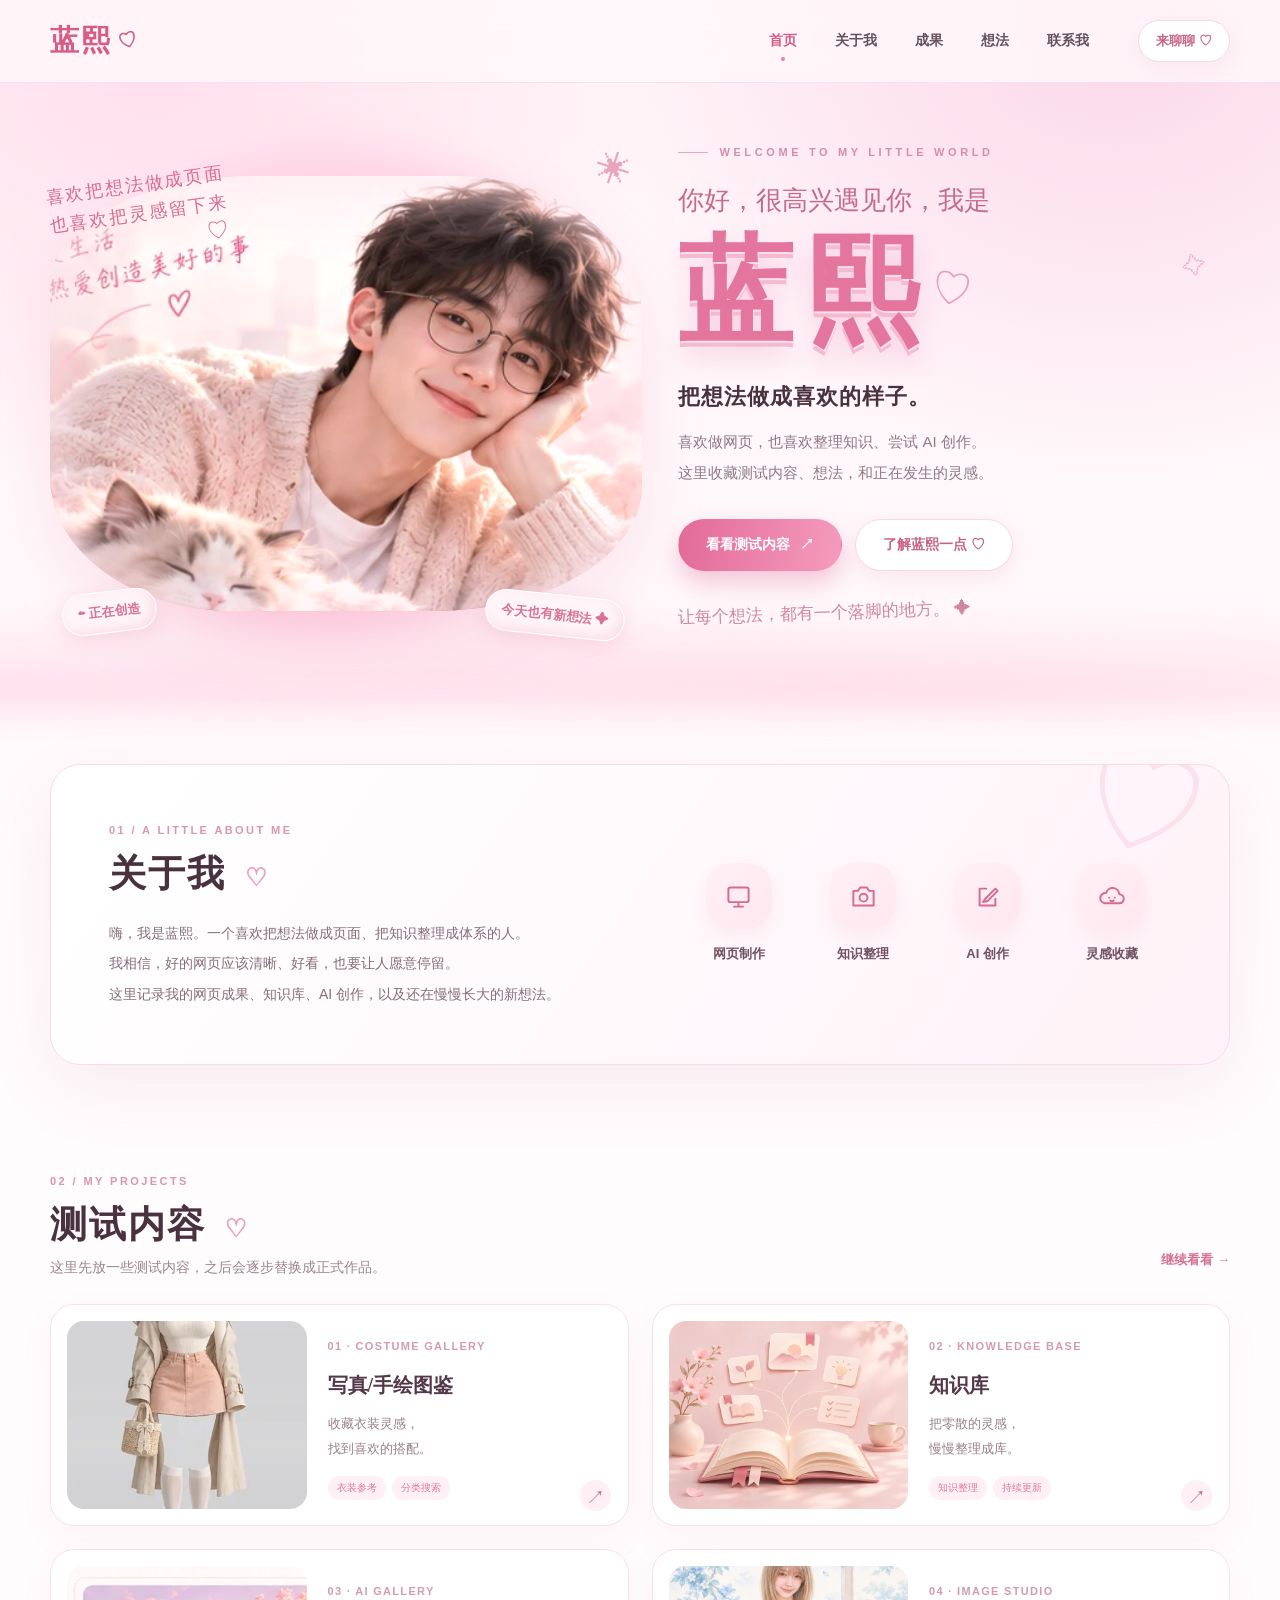
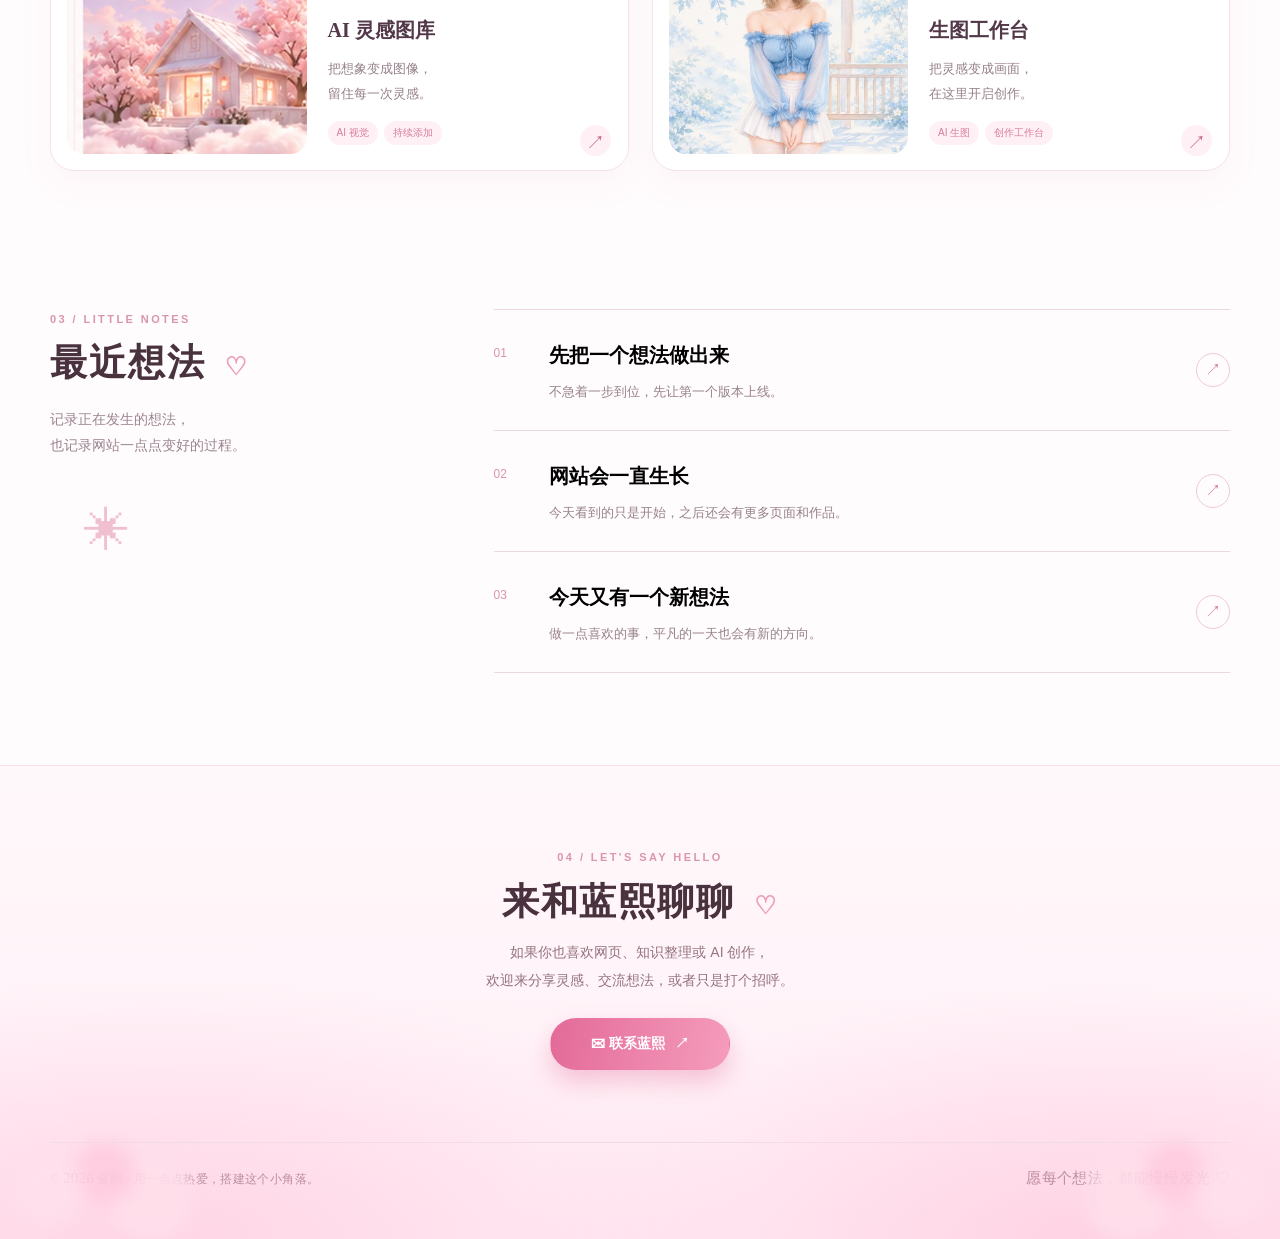
==== commit 40fdb94d: "更新知识库展示图片" ====
--- a/index.html
+++ b/index.html
@@ -184,7 +184,7 @@
           <div class="work-info"><span class="work-n">01 · COSTUME GALLERY</span><h3>写真/手绘图鉴</h3><p>收藏衣装灵感，<br/>找到喜欢的搭配。</p><div class="tags"><span class="tag">衣装参考</span><span class="tag">分类搜索</span></div></div><span class="round-arrow" aria-hidden="true">↗</span>
         </button>
         <button class="work-card" type="button" data-url="knowledge.html" data-title="知识库" data-detail="这里先放一个测试内容卡片，之后可以继续补充真实项目和页面。">
-          <img class="work-image" src="[data-uri]" alt="知识库的粉色视觉封面" />
+          <img class="work-image" src="[data-uri]" alt="粉色书本与灵感卡片，知识库展示图" />
           <div class="work-info"><span class="work-n">02 · KNOWLEDGE BASE</span><h3>知识库</h3><p>把零散的灵感，<br/>慢慢整理成库。</p><div class="tags"><span class="tag">知识整理</span><span class="tag">持续更新</span></div></div><span class="round-arrow" aria-hidden="true">↗</span>
         </button>
         <button class="work-card" type="button" data-title="AI 灵感图库" data-detail="记录 AI 生成的图片、视觉实验和还没有完成的想法，之后会慢慢补充更多作品。">
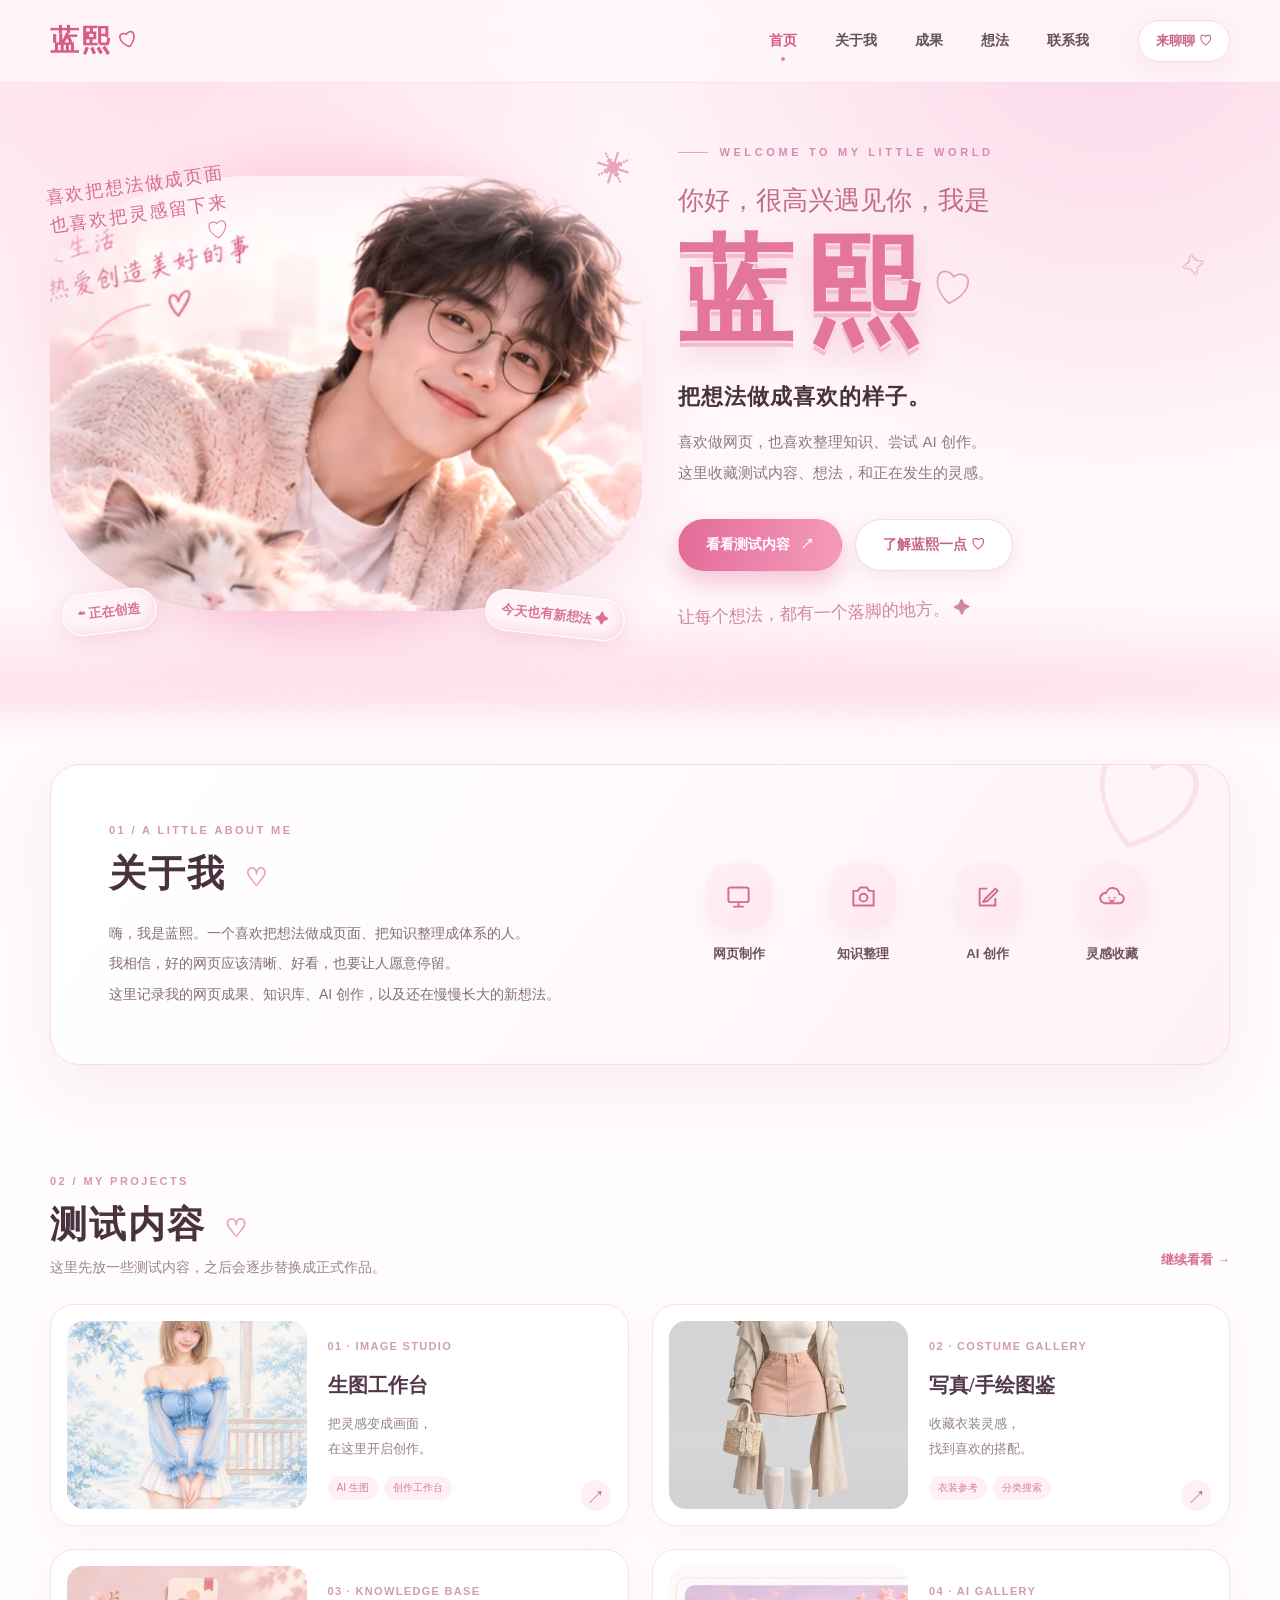
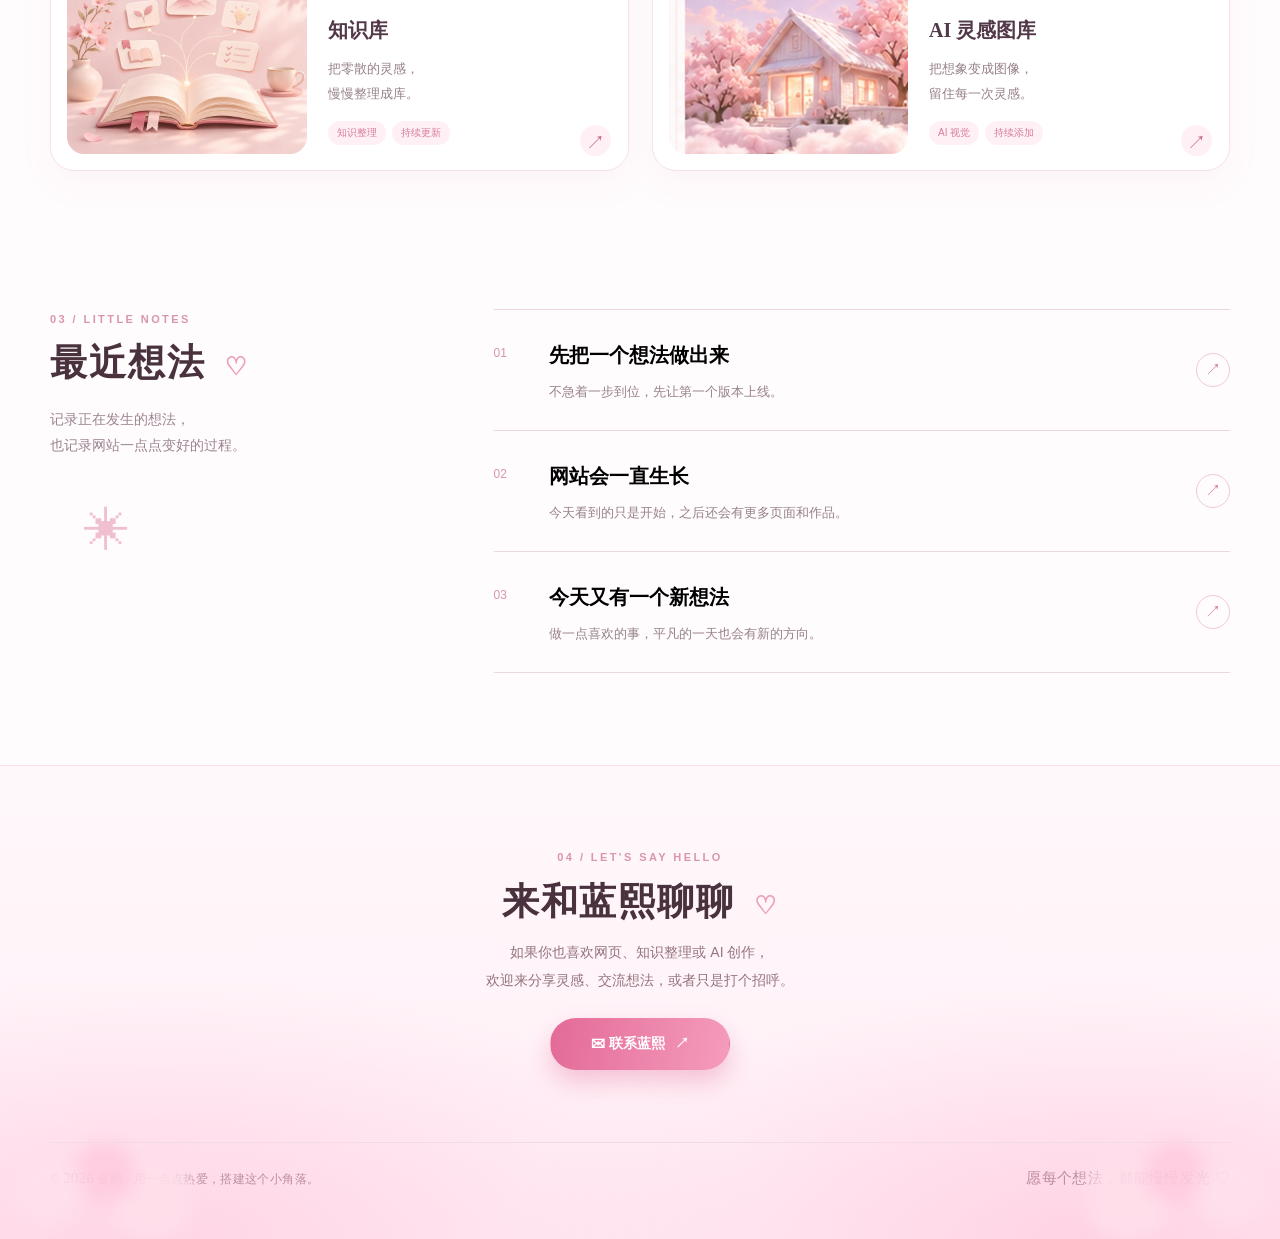
==== commit 7da7cd5c: "将生图工作台放在首位" ====
--- a/index.html
+++ b/index.html
@@ -179,21 +179,21 @@
         <a href="#notes" class="view-more">继续看看 →</a>
       </div>
       <div class="work-grid">
+        <button class="work-card" type="button" data-url="/studio/" data-title="生图工作台" data-detail="在工作台中创作、管理和查看 AI 生成作品。">
+          <img class="work-image" src="[data-uri]" alt="生图工作台的蓝色水彩人像展示图" />
+          <div class="work-info"><span class="work-n">01 · IMAGE STUDIO</span><h3>生图工作台</h3><p>把灵感变成画面，<br/>在这里开启创作。</p><div class="tags"><span class="tag">AI 生图</span><span class="tag">创作工作台</span></div></div><span class="round-arrow" aria-hidden="true">↗</span>
+        </button>
         <button class="work-card" type="button" data-url="costume.html" data-title="写真/手绘图鉴" data-detail="浏览不同风格的衣装参考图片。">
           <img class="work-image" src="[data-uri]" alt="衣装图鉴参考图片" />
-          <div class="work-info"><span class="work-n">01 · COSTUME GALLERY</span><h3>写真/手绘图鉴</h3><p>收藏衣装灵感，<br/>找到喜欢的搭配。</p><div class="tags"><span class="tag">衣装参考</span><span class="tag">分类搜索</span></div></div><span class="round-arrow" aria-hidden="true">↗</span>
+          <div class="work-info"><span class="work-n">02 · COSTUME GALLERY</span><h3>写真/手绘图鉴</h3><p>收藏衣装灵感，<br/>找到喜欢的搭配。</p><div class="tags"><span class="tag">衣装参考</span><span class="tag">分类搜索</span></div></div><span class="round-arrow" aria-hidden="true">↗</span>
         </button>
         <button class="work-card" type="button" data-url="knowledge.html" data-title="知识库" data-detail="这里先放一个测试内容卡片，之后可以继续补充真实项目和页面。">
           <img class="work-image" src="[data-uri]" alt="粉色书本与灵感卡片，知识库展示图" />
-          <div class="work-info"><span class="work-n">02 · KNOWLEDGE BASE</span><h3>知识库</h3><p>把零散的灵感，<br/>慢慢整理成库。</p><div class="tags"><span class="tag">知识整理</span><span class="tag">持续更新</span></div></div><span class="round-arrow" aria-hidden="true">↗</span>
+          <div class="work-info"><span class="work-n">03 · KNOWLEDGE BASE</span><h3>知识库</h3><p>把零散的灵感，<br/>慢慢整理成库。</p><div class="tags"><span class="tag">知识整理</span><span class="tag">持续更新</span></div></div><span class="round-arrow" aria-hidden="true">↗</span>
         </button>
         <button class="work-card" type="button" data-title="AI 灵感图库" data-detail="记录 AI 生成的图片、视觉实验和还没有完成的想法，之后会慢慢补充更多作品。">
           <img class="work-image" src="[data-uri]" alt="AI 创作与灵感收藏的粉色视觉封面" />
-          <div class="work-info"><span class="work-n">03 · AI GALLERY</span><h3>AI 灵感图库</h3><p>把想象变成图像，<br/>留住每一次灵感。</p><div class="tags"><span class="tag">AI 视觉</span><span class="tag">持续添加</span></div></div><span class="round-arrow" aria-hidden="true">↗</span>
-        </button>
-        <button class="work-card" type="button" data-url="/studio/" data-title="生图工作台" data-detail="在工作台中创作、管理和查看 AI 生成作品。">
-          <img class="work-image" src="[data-uri]" alt="生图工作台的蓝色水彩人像展示图" />
-          <div class="work-info"><span class="work-n">04 · IMAGE STUDIO</span><h3>生图工作台</h3><p>把灵感变成画面，<br/>在这里开启创作。</p><div class="tags"><span class="tag">AI 生图</span><span class="tag">创作工作台</span></div></div><span class="round-arrow" aria-hidden="true">↗</span>
+          <div class="work-info"><span class="work-n">04 · AI GALLERY</span><h3>AI 灵感图库</h3><p>把想象变成图像，<br/>留住每一次灵感。</p><div class="tags"><span class="tag">AI 视觉</span><span class="tag">持续添加</span></div></div><span class="round-arrow" aria-hidden="true">↗</span>
         </button>
       </div>
     </section>
